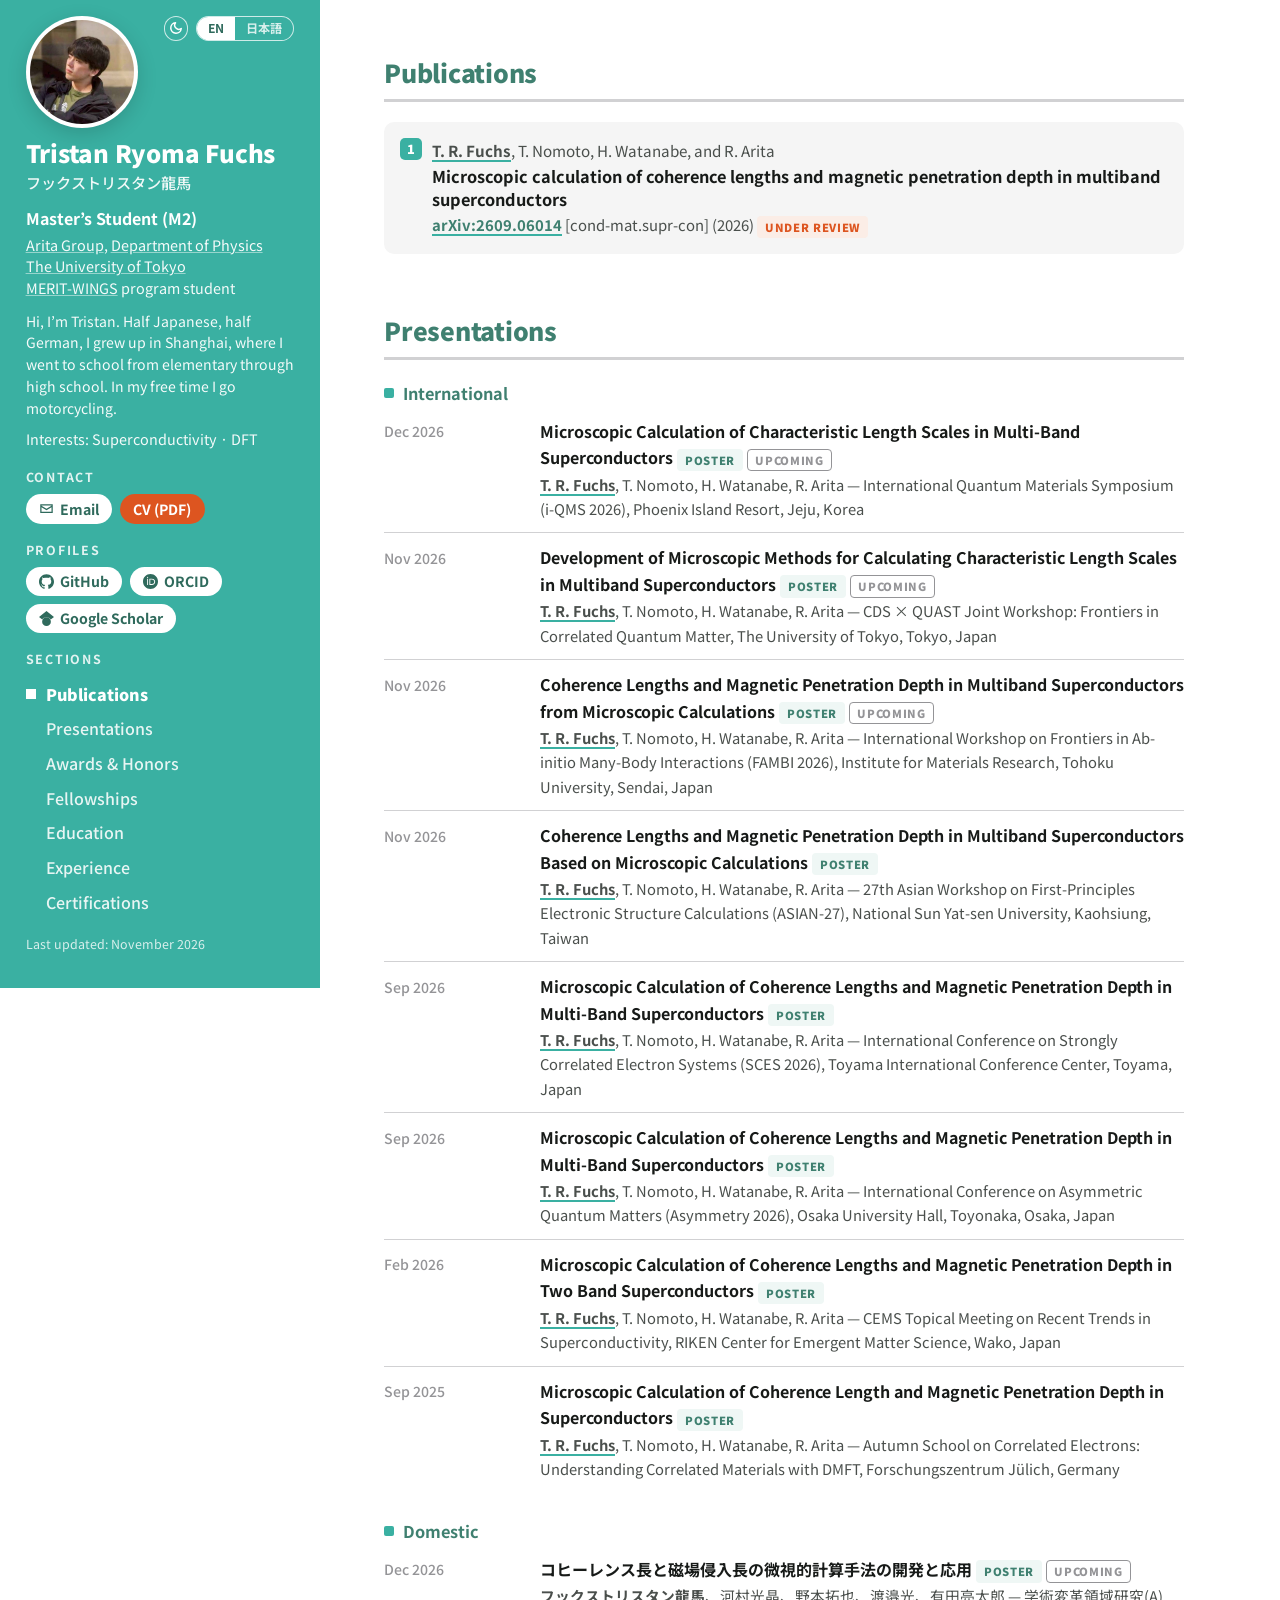
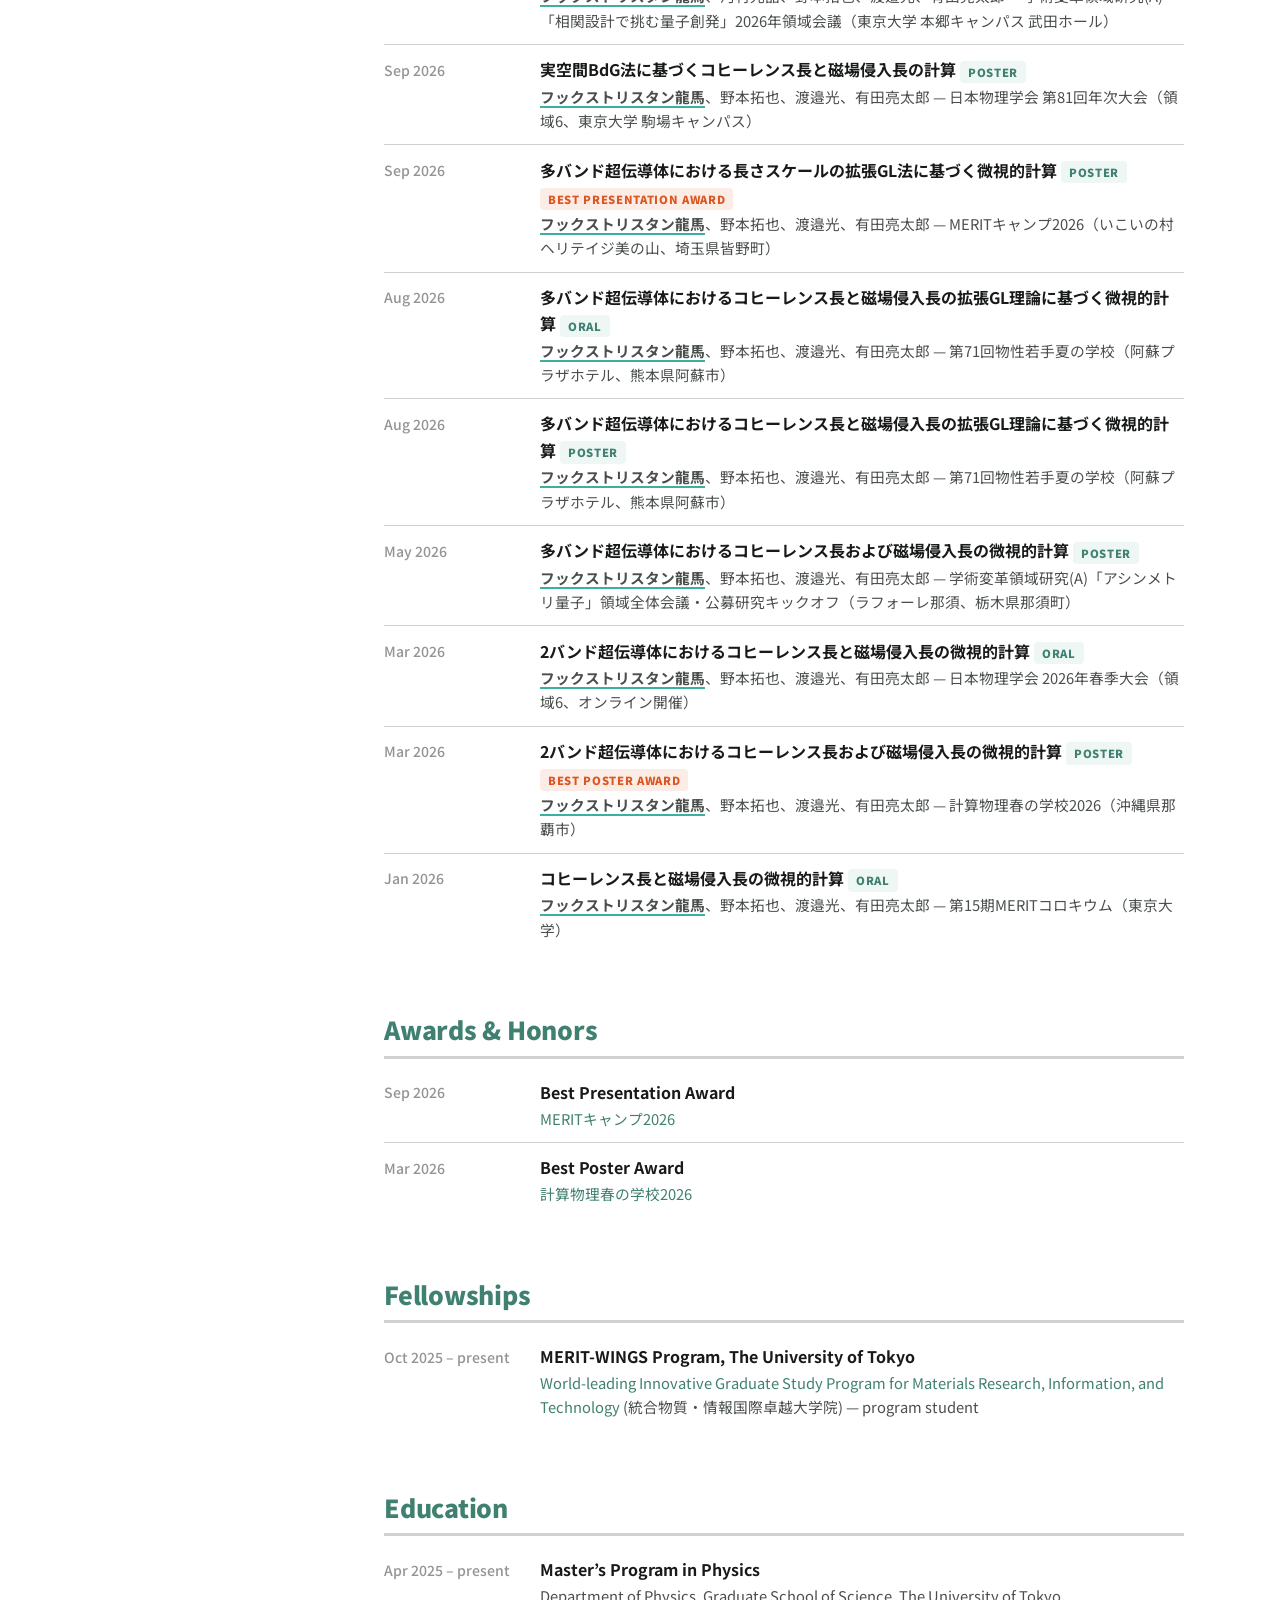
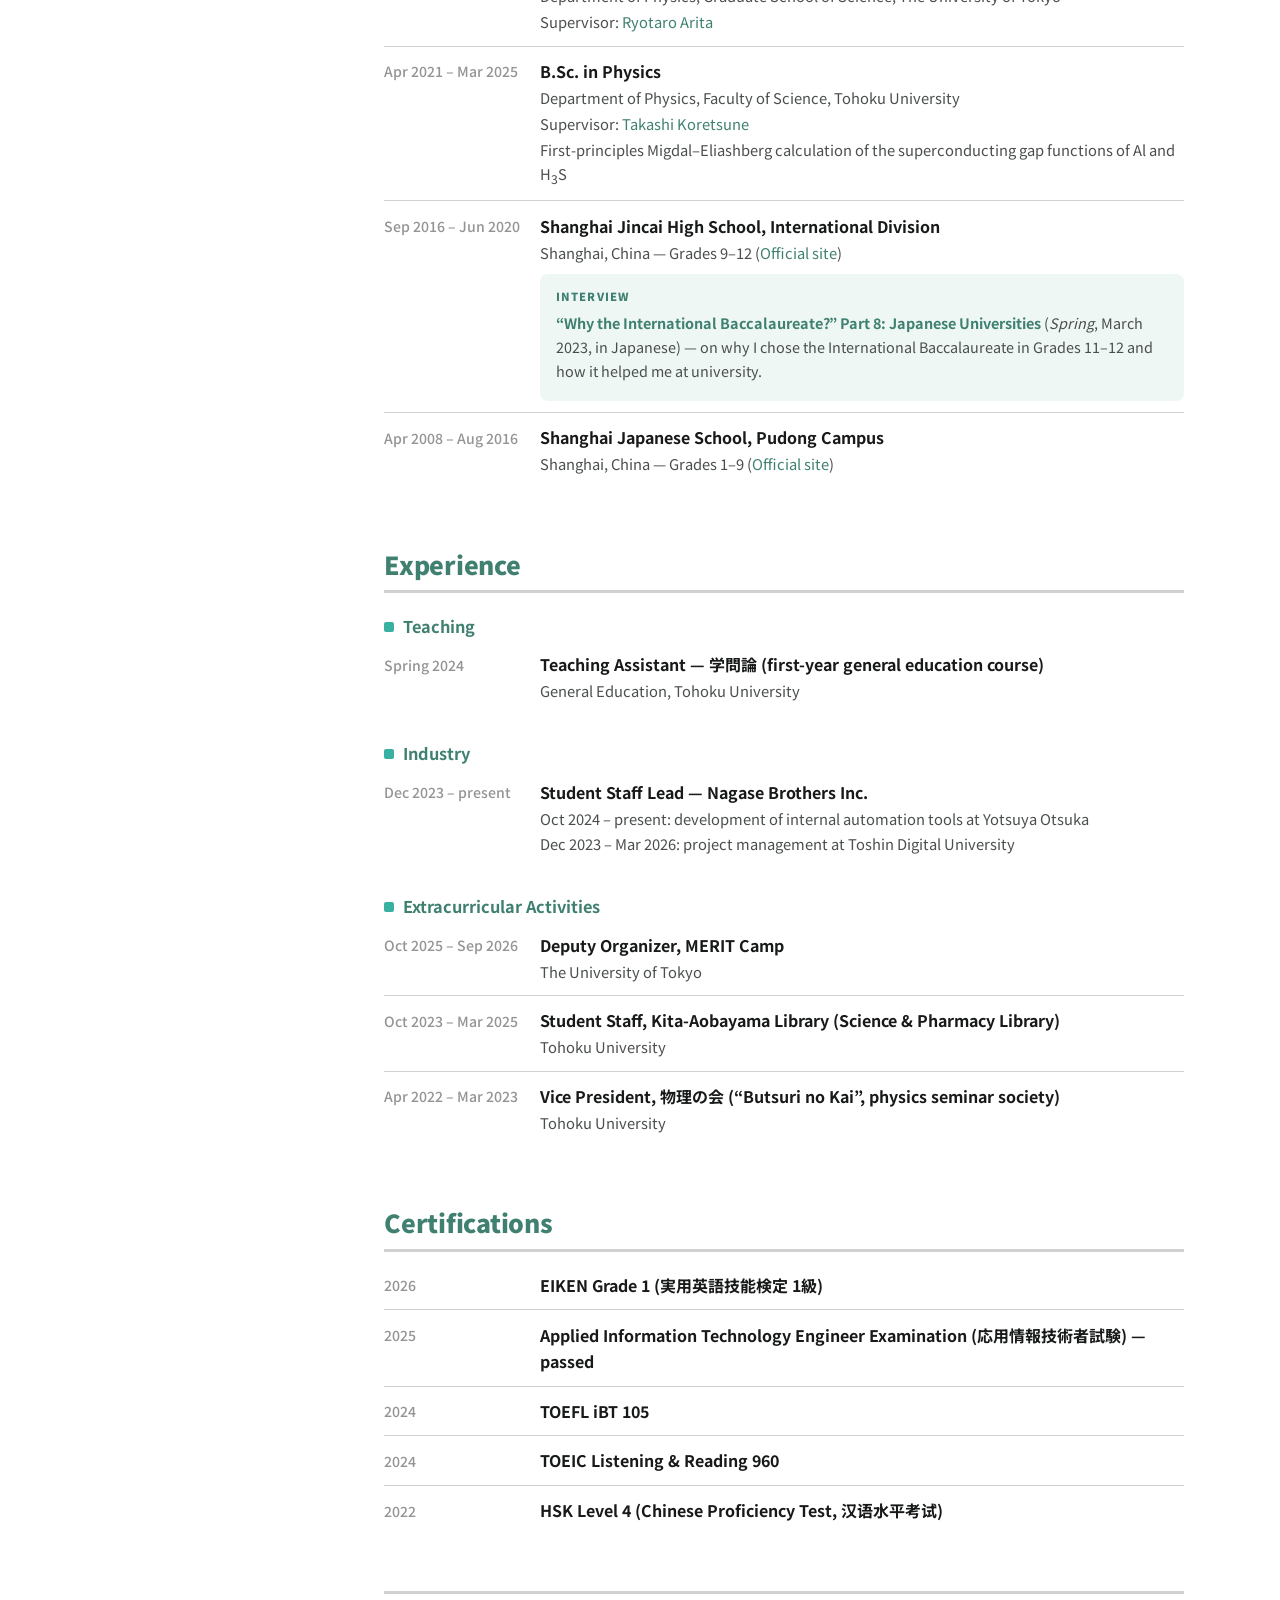
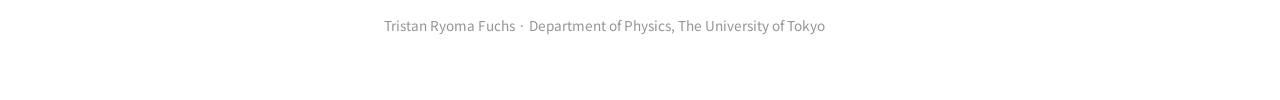
==== index.html @ f4fc0b08 "Add M. Kawamura as second author of the Correlation Design Science area meeting poster" ====
<!DOCTYPE html>
<html lang="en" data-lang="en">
<head>
<meta charset="utf-8">
<meta name="viewport" content="width=device-width, initial-scale=1">
<script>(function(){try{var q=new URLSearchParams(location.search).get('lang'),st=localStorage.getItem('site-lang'),l=(q==='ja'||q==='en')?q:(st==='ja'||st==='en')?st:((navigator.language||'').toLowerCase().indexOf('ja')===0?'ja':'en');document.documentElement.setAttribute('data-lang',l);document.documentElement.setAttribute('lang',l);var t=localStorage.getItem('site-theme');if(t==='dark'||t==='light'){document.documentElement.setAttribute('data-theme',t);}}catch(e){}})();</script>
<title>Tristan Ryoma Fuchs — フックストリスタン龍馬</title>
<meta name="description" content="Tristan Ryoma Fuchs (フックストリスタン龍馬) — master’s student in condensed-matter theory at The University of Tokyo (Arita Group). Developing first-principles computational methods for superconductivity.">
<meta name="author" content="Tristan Ryoma Fuchs">
<meta name="theme-color" content="#3AB0A2" media="(prefers-color-scheme: light)">
<meta name="theme-color" content="#2F6A5C" media="(prefers-color-scheme: dark)">
<link rel="canonical" href="https://tristanfuchs1024.github.io/">
<script type="application/ld+json">
{
  "@context": "https://schema.org",
  "@type": "Person",
  "name": "Tristan Ryoma Fuchs",
  "alternateName": ["フックストリスタン龍馬", "T. R. Fuchs"],
  "url": "https://tristanfuchs1024.github.io/",
  "image": "https://tristanfuchs1024.github.io/assets/profile.jpg",
  "jobTitle": "Master's student",
  "affiliation": {
    "@type": "CollegeOrUniversity",
    "name": "The University of Tokyo",
    "department": "Department of Physics"
  },
  "knowsAbout": ["Superconductivity", "Density functional theory", "Condensed matter physics"],
  "sameAs": [
    "https://orcid.org/0009-0008-1109-7449",
    "https://scholar.google.com/citations?user=8yZOrnUAAAAJ",
    "https://github.com/TristanFuchs1024"
  ]
}
</script>
<meta property="og:url" content="https://tristanfuchs1024.github.io/">
<meta property="og:type" content="profile">
<meta property="og:title" content="Tristan Ryoma Fuchs — フックストリスタン龍馬">
<meta property="og:description" content="Master’s student in condensed-matter theory, The University of Tokyo. First-principles methods for superconductivity.">
<meta property="og:image" content="https://tristanfuchs1024.github.io/assets/og.png">
<meta property="og:image:width" content="1200">
<meta property="og:image:height" content="630">
<meta name="twitter:card" content="summary_large_image">
<link rel="icon" type="image/svg+xml" href="data:image/svg+xml,%3Csvg%20xmlns%3D%27http%3A%2F%2Fwww.w3.org%2F2000%2Fsvg%27%20viewBox%3D%270%200%2064%2064%27%3E%3Crect%20width%3D%2764%27%20height%3D%2764%27%20rx%3D%2712%27%20fill%3D%27%233AB0A2%27%2F%3E%3Ctext%20x%3D%2732%27%20y%3D%2748%27%20text-anchor%3D%27middle%27%20textLength%3D%2758%27%20lengthAdjust%3D%27spacingAndGlyphs%27%20font-family%3D%27Arial%2CHelvetica%2Csans-serif%27%20font-size%3D%2746%27%20font-weight%3D%27700%27%20fill%3D%27white%27%3ETRF%3C%2Ftext%3E%3C%2Fsvg%3E">
<link rel="preload" href="assets/fonts/NotoSansJP-subset.woff2?v=20261110" as="font" type="font/woff2" crossorigin>
<link rel="preload" href="assets/fonts/NotoSansSC-subset.woff2?v=20261110" as="font" type="font/woff2" crossorigin>
<link rel="preload" href="assets/profile.jpg" as="image">
<link rel="stylesheet" href="style.css?v=20261110a">
</head>

<body>
<div class="layout">
  <aside class="sidebar"></aside>
  <main class="main"><div class="inner"></div></main>
</div>

<!-- Back to top -->
<button id="totop" type="button" aria-label="Back to top" title="Back to top">
  <svg viewBox="0 0 24 24" aria-hidden="true"><path d="M12 19V5"/><path d="M5 12l7-7 7 7"/></svg>
</button>

<noscript><p style="padding:1rem;font-family:sans-serif">This page needs JavaScript to display its content. / このページの表示には JavaScript が必要です。</p></noscript>
<script src="content.js?v=20261110a"></script>
<script src="app.js?v=20261110a"></script>
</body>
</html>
---- style.css ----
/* ---------- 書体（Noto Sans JP をこのサイトで使う文字だけに絞って同梱。無い文字は app.js が Google Fonts から補う） ---------- */
@font-face{
  font-family:"Noto Sans JP Subset"; font-style:normal; font-weight:400 900; font-display:swap;
  src:url(assets/fonts/NotoSansJP-subset.woff2?v=20261110) format("woff2");
  unicode-range:U+20-7E, U+B7, U+D7, U+FC, U+2011, U+2013-2014, U+2019, U+201C-201D, U+3001-3002, U+300C-300D, U+301C, U+3044, U+3046, U+3048, U+304A-304D, U+304F, U+3051, U+3053-3055, U+3057, U+3059, U+305C-305D, U+305F-3060, U+3065-306B, U+306E-306F, U+3073, U+3078, U+307E-3080, U+3088-308B, U+3092-3093, U+30A2-30A4, U+30A6-30A7, U+30A9-30B1, U+30B3, U+30B5-30B9, U+30BB-30BC, U+30BF-30C1, U+30C3-30C4, U+30C6-30CB, U+30CF-30D5, U+30D7-30D8, U+30DA-30DB, U+30DD, U+30DF-30E3, U+30E5-30E6, U+30E9-30ED, U+30F3, U+30FB-30FC, U+4E00, U+4E0A, U+4E2D, U+4E5F, U+4E88, U+4EAC, U+4EAE, U+4EBA, U+4EE3, U+4F01, U+4F11, U+4F1A, U+4F1D, U+4F53, U+4FB5, U+4FEE, U+50AC, U+512A, U+5148-5149, U+5165, U+5168, U+516C, U+5185, U+5199, U+51FA, U+5206-5207, U+5217, U+524D, U+526F, U+5275, U+52D5, U+52D9, U+52DF, U+5316-5317, U+5352-5353, U+539F, U+53D7, U+53E3, U+5408, U+5473, U+54E1, U+554F, U+56DB, U+56DE, U+56F3, U+56FD, U+5728, U+57DF, U+57FA, U+57FC, U+5831, U+5834, U+585A, U+58EB, U+5909, U+590F, U+5916, U+591A, U+5927, U+592A, U+5B50, U+5B63, U+5B66, U+5B9A, U+5B9F, U+5BA4, U+5C02, U+5C0E-5C0F, U+5C5E, U+5C65, U+5C71, U+5E02, U+5E38, U+5E73-5E74, U+5EA6, U+5F0F, U+5F35, U+5FAE, U+5FC5, U+5FDC, U+6027, U+60C5, U+624B, U+624D, U+6280, U+62D3, U+62E1, U+6307, U+6311, U+653B, U+6559, U+6570, U+6587, U+65B0, U+65E5, U+6625, U+662F, U+6676, U+66F4, U+66F8, U+66FF-6700, U+6708-6709, U+671F, U+6728, U+672C, U+6751, U+6771, U+67FB, U+6803, U+6821, U+682A, U+683C, U+691C, U+696D, U+6B21, U+6B63, U+6B66, U+6B6F, U+6B74, U+6C34, U+6C96, U+6CB3, U+6CD5, U+6D3B, U+6D66, U+6D77, U+6E08, U+6E21, U+718A, U+7269, U+7389, U+73FE, U+7406, U+751F, U+7528, U+7530-7531, U+753A, U+767A, U+7684, U+7686, U+76EE, U+76F8, U+770C, U+771F, U+77EF, U+7814, U+78C1, U+793A, U+793E, U+79C0, U+79D1, U+7A0B, U+7A76, U+7A7A, U+7B2C, U+7B97, U+7BA1, U+7CFB, U+7D1A, U+7D42, U+7D4C, U+7D61, U+7D71, U+7DE8, U+7E04, U+7F8E, U+8003, U+8005, U+80B2, U+80FD, U+81EA, U+8208, U+82E5, U+82F1, U+8449, U+85AC, U+8607, U+8853, U+8868, U+8981, U+8987, U+8996, U+8A00, U+8A08, U+8A2D, U+8A66, U+8A71, U+8A9E, U+8AAD, U+8AB2, U+8AD6, U+8B70, U+8C37, U+8CC7, U+8CDE, U+8CEA, U+8D85, U+8D8A, U+8DA3, U+9023, U+9032, U+904E, U+9078, U+9089, U+90A3, U+90CE, U+90E8, U+90F7, U+91CE-91CF, U+9577, U+958B, U+9593, U+95A2, U+963F, U+9644, U+9662, U+9686, U+969B, U+9752, U+9769, U+9808, U+9818, U+982D, U+9928, U+99AC, U+99D2, U+9A13, U+9AD8, U+9F8D, U+FF08-FF09, U+FF1A, U+FF5C;
}
@font-face{  /* HSK の「汉语试」は日本語版に無い字なので簡体字版から */
  font-family:"Noto Sans JP Subset"; font-style:normal; font-weight:400 900; font-display:swap;
  src:url(assets/fonts/NotoSansSC-subset.woff2?v=20261110) format("woff2");
  unicode-range:U+6C49, U+8BD5, U+8BED;
}

/* ---------- Design tokens (スライドの配色に合わせています) ---------- */
:root{
  --teal:        #3AB0A2;  /* 表紙・ポスターの背景色（アクセント） */
  --panel:       #3AB0A2;  /* サイドバー等の広い面。ダークモードでは暗くする */
  --totop-hover: #3F8070;  /* ↑ボタンにカーソルを乗せたときの色 */
  --teal-dark:   #3F8070;  /* スライド見出しの色 */
  --teal-deep:   #2F6A5C;
  --teal-pale:   #EFF7F5;
  --orange:      #DD5520;  /* 強調・差し色（文字色。ダークモードでは明るくなる） */
  --orange-solid:#DD5520;  /* 白文字を乗せる塗り。ダークモードでも変えない */
  --orange-pale: #FBEDE6;
  --ink:         #171A18;  /* 本文 */
  --ink-soft:    #4A4F4C;
  --muted:       #949497;
  --rule:        #D1D1D3;  /* スライド見出し下の罫線 */
  --bg:          #FFFFFF;
  --bg-soft:     #F5F5F5;
  --sidebar-w:   320px;
  --font: "Noto Sans JP Subset", "Noto Sans JP", "Hiragino Sans", "Yu Gothic UI", "Segoe UI", Helvetica, Arial, sans-serif;
  color-scheme: light dark;  /* スクロールバー等のブラウザ側の部品も端末の設定に合わせる */
}
/* ダークモードの色。端末設定に従う場合と、ボタンで明示的に選んだ場合の2箇所に同じ内容を書く。
   どちらも画面表示だけに効かせ、印刷は常にライトの配色にする */
@media screen and (prefers-color-scheme: dark){
  :root:not([data-theme="light"]){
    --ink: #ECEEED; --ink-soft: #C4C8C6; --muted: #8E9391; --rule: #333836;
    --bg: #121514; --bg-soft: #1B1F1E;
    --teal-dark: #6CC9BC; --teal-pale: #17302C; --orange: #F08A5E; --orange-pale: #3A251C;
    --panel: #2F6A5C; --totop-hover: #234E46;
  }
}
@media screen{
  :root[data-theme="dark"]{
    --ink: #ECEEED; --ink-soft: #C4C8C6; --muted: #8E9391; --rule: #333836;
    --bg: #121514; --bg-soft: #1B1F1E;
    --teal-dark: #6CC9BC; --teal-pale: #17302C; --orange: #F08A5E; --orange-pale: #3A251C;
    --panel: #2F6A5C; --totop-hover: #234E46;
  }
  :root[data-theme="light"]{color-scheme:light}
  :root[data-theme="dark"]{color-scheme:dark}
}

/* ---------- Language switching ---------- */
html[data-lang="en"] [lang="ja"]{display:none !important}
html[data-lang="ja"] [lang="en"]{display:none !important}

*{box-sizing:border-box}
html{scroll-behavior:smooth; scroll-padding-top:1.5rem}
body{
  margin:0; font-family:var(--font); color:var(--ink); background:var(--bg);
  line-height:1.65; font-size:16px; -webkit-font-smoothing:antialiased;
}
a{color:var(--teal-dark); text-decoration:none}
a:hover{text-decoration:underline}
img{max-width:100%}
.layout{display:flex; min-height:100vh}

/* ---------- Sidebar ---------- */
.sidebar{
  width:var(--sidebar-w); flex:0 0 var(--sidebar-w);
  background:var(--panel); color:#fff;
  position:sticky; top:0; height:100vh; overflow-y:auto;
  padding:1rem 1.6rem 1.1rem; display:flex; flex-direction:column; gap:1rem;
  scrollbar-width:thin; scrollbar-color:rgba(255,255,255,.4) transparent;
}
/* 中身が画面より高いとき（app.js が .tall と --sb-over を付ける）。中でスクロールさせず、下端が画面下端に来たら止める。
   align-self が無いと flex の行に引き伸ばされてページ全体の高さになってしまう */
@media (min-width: 901px){
  .sidebar.tall{height:auto; align-self:flex-start; overflow:visible; top:calc(-1px * var(--sb-over, 0))}
}
.sidebar a{color:#fff}
.topctl{position:absolute; top:1rem; right:1.6rem; display:flex; align-items:center; gap:.45rem}
.langswitch{display:inline-flex; border:1.5px solid rgba(255,255,255,.75); border-radius:999px; overflow:hidden; background:var(--panel)}
.themeswitch{font-size:.76rem; line-height:1.3; padding:.22rem; border-radius:50%; border:1.5px solid rgba(255,255,255,.75); background:var(--panel); color:#fff; display:grid; grid-template:1.3em / 1.3em; place-items:center; margin:0; cursor:pointer; appearance:none}
.themeswitch:hover{background:rgba(255,255,255,.14)}
.themeswitch svg{width:14px; height:14px; fill:none; stroke:currentColor; stroke-width:2.5; stroke-linecap:round; stroke-linejoin:round; display:none}
.themeswitch[data-effective="light"] .ico-moon, .themeswitch[data-effective="dark"] .ico-sun{display:block}
.langswitch button{background:transparent; color:#fff; border:0; font:inherit; font-size:.76rem; font-weight:700; padding:.22rem .7rem; cursor:pointer; opacity:.8; line-height:1.3}
.langswitch button:hover{opacity:1}
.langswitch button.on{background:#fff; color:var(--teal-deep); opacity:1}
.avatar{
  width:112px; height:112px; border-radius:50%; object-fit:cover; display:block;
  border:4px solid rgba(255,255,255,.9); box-shadow:0 6px 20px rgba(0,0,0,.15); background:#fff;
}
.avatar-fallback{display:flex; align-items:center; justify-content:center; font-weight:900; font-size:2.4rem; color:var(--teal); letter-spacing:.02em}
.who h1{font-size:1.5rem; line-height:1.2; margin:.7rem 0 .1rem; font-weight:900; letter-spacing:-.01em}
@media (min-width: 901px){
  html[data-lang="ja"] .who h1{font-size:1.4rem; white-space:nowrap}
}
.who .name-sub{margin:0; font-size:.95rem; opacity:.92; font-weight:500}
.who .role{margin:.65rem 0 0; font-weight:700; font-size:1rem}
.who .field{margin:.45rem 0 0; font-size:.9rem; opacity:.95}
.who .affil{margin:.15rem 0 0; font-size:.9rem; opacity:.95; line-height:1.5}
.who .affil a{text-decoration:underline; text-decoration-color:rgba(255,255,255,.5)}
.who .bio{margin:.75rem 0 0; font-size:.88rem; line-height:1.55; opacity:.95}
.linkgroups{display:flex; flex-direction:column; gap:1rem}
.side-label{font-size:.78rem; letter-spacing:.14em; text-transform:uppercase; opacity:.85; font-weight:700; margin:0 0 .45rem}

.pills{display:flex; flex-wrap:wrap; gap:.45rem; margin:0; padding:0; list-style:none}
.pill{
  display:inline-flex; align-items:center; gap:.35rem;
  background:#fff; color:var(--teal-deep) !important; font-weight:700; font-size:.88rem;
  padding:.38rem .85rem; border-radius:999px; line-height:1.2; white-space:nowrap;
  transition:transform .12s ease, box-shadow .12s ease;
}
.pill:hover{text-decoration:none; transform:translateY(-1px); box-shadow:0 4px 12px rgba(0,0,0,.15)}
button.pill{border:0; margin:0; font-family:inherit; cursor:pointer; -webkit-appearance:none; appearance:none}
.pill svg{width:15px; height:15px; fill:currentColor}
.pill svg.ico-check{display:none}                    /* コピー完了の印。下の is-copied のときだけ出す */
#mail.is-copied .ico-mail{display:none}
#mail.is-copied .ico-check{display:block}
.pill.primary{background:var(--orange-solid); color:#fff !important}

.nav ul{list-style:none; margin:0; padding:0}
.nav li a{
  display:flex; align-items:center; gap:.65rem; padding:.26rem 0; font-size:1rem; font-weight:500; opacity:.88;
}
.nav li a::before{content:""; width:10px; height:10px; background:#fff; opacity:0; transform:scale(.6); transition:all .15s ease; flex:none}
.nav li a:hover{opacity:1; text-decoration:none}
.nav li a.active{opacity:1; font-weight:900}
.nav li a.active::before{opacity:1; transform:scale(1)}

.sidebar .foot{margin-top:auto; font-size:.78rem; opacity:.8; line-height:1.5}
.mobilebar{display:none}

/* ---------- Main ---------- */
.main{flex:1; min-width:0; padding:3.25rem 4rem 4rem}
.main > .inner{max-width:800px}
section{margin-bottom:3.5rem}
section h2{
  color:var(--teal-dark); font-size:1.55rem; font-weight:900; margin:0 0 1.25rem;
  padding-bottom:.35rem; border-bottom:3px solid var(--rule); letter-spacing:-.01em;
  display:flex; align-items:baseline; justify-content:space-between; gap:1rem;
}
h3{font-size:1.02rem; color:var(--teal-dark); margin:1.6rem 0 .7rem; font-weight:700; display:flex; align-items:center; gap:.55rem}
h3::before{content:""; width:10px; height:10px; background:var(--teal); border-radius:2px; flex:none}
section > h3:first-of-type{margin-top:0}
p{margin:0 0 1rem}
.lead{font-size:1.08rem}
.muted{color:var(--muted)}
.me{font-weight:700; text-decoration:underline; text-decoration-color:var(--teal); text-decoration-thickness:2px; text-underline-offset:3px}

/* Tag chips */
.chips{display:flex; flex-wrap:wrap; gap:.45rem; padding:0; margin:0; list-style:none}
.chips li{background:var(--teal-pale); color:var(--teal-dark); font-weight:700; font-size:.82rem; padding:.28rem .7rem; border-radius:6px}

/* Timeline-style entries: date | content */
.entries{list-style:none; margin:0; padding:0}
.entry{display:grid; grid-template-columns:8.5rem 1fr; gap:0 1.25rem; padding:.7rem 0; border-top:1px solid var(--rule)}
.entry:first-child{border-top:none; padding-top:0}
html[data-lang="ja"] .entry{grid-template-columns:10rem 1fr}
.entry .when{color:var(--muted); font-size:.88rem; font-weight:500; padding-top:.15rem; white-space:nowrap}
.entry .what{min-width:0}
.entry .title{font-weight:700; margin:0}
.entry .meta{color:var(--ink-soft); font-size:.92rem; margin:.1rem 0 0}

/* Publications */
.pubs{list-style:none; margin:0; padding:0; counter-reset:pub}
.pub{
  position:relative; padding:1rem 1.1rem 1rem 3rem; margin-bottom:.8rem;
  background:var(--bg-soft); border-radius:10px;
}
.pub::before{
  counter-increment:pub; content:counter(pub);
  position:absolute; left:1rem; top:1rem; width:1.4rem; height:1.4rem; border-radius:5px;
  background:var(--teal); color:#fff; font-weight:900; font-size:.8rem; display:grid; place-items:center;
}
.pub .authors{margin:0; font-size:.95rem; color:var(--ink-soft)}
.pub .ptitle{margin:.15rem 0; font-weight:700; font-size:1.02rem; line-height:1.4}
.pub .venue{margin:0; font-size:.93rem; color:var(--ink-soft)}
.pub .venue em{color:var(--ink)}
.pub .venue a{font-weight:700; text-decoration:underline; text-decoration-color:var(--teal); text-decoration-thickness:2px; text-underline-offset:3px}
.pub .venue a:hover{color:var(--teal)}

/* Badges */
.badge{display:inline-block; font-size:.7rem; font-weight:900; letter-spacing:.06em; text-transform:uppercase; padding:.12rem .5rem; border-radius:4px; vertical-align:middle}
.badge.status{background:var(--orange-pale); color:var(--orange)}
.badge.type{background:var(--teal-pale); color:var(--teal-dark)}
.badge.plan{background:transparent; border:1.5px solid var(--muted); color:var(--muted); padding:.06rem .45rem}

/* Callout */
.callout{background:var(--teal-pale); padding:.8rem 1rem; border-radius:8px; font-size:.9rem; color:var(--ink-soft); margin:.6rem 0 0}
.callout p{margin:0 0 .35rem} .callout p:last-child{margin:0}
.callout-label{font-size:.7rem; font-weight:900; letter-spacing:.1em; text-transform:uppercase; color:var(--teal-dark)}
.callout a{font-weight:700}

footer.site-foot{border-top:3px solid var(--rule); padding-top:1.25rem; color:var(--muted); font-size:.85rem}
.site-foot .foot-updated{display:none}

/* Back-to-top button */
#totop{
  position:fixed; right:1.25rem; bottom:1.25rem; width:46px; height:46px; border-radius:50%; border:0;
  background:var(--panel); color:#fff; box-shadow:0 6px 18px rgba(0,0,0,.22); cursor:pointer;
  display:grid; place-items:center; opacity:0; transform:translateY(12px); pointer-events:none;
  transition:opacity .2s ease, transform .2s ease; z-index:50;
}
#totop.show{opacity:1; transform:none; pointer-events:auto}
#totop:hover{background:var(--totop-hover)}
#totop svg{width:22px; height:22px; fill:none; stroke:#fff; stroke-width:2.6; stroke-linecap:round; stroke-linejoin:round}

/* ---------- Mobile ---------- */
@media (max-width: 900px){
  body{font-size:15px}
  .layout{display:block}
  html{scroll-padding-top:3.4rem}
  /* --- header (mobile) --- */
  .sidebar{width:auto; height:auto; position:static; padding:1rem 1.1rem 1.15rem; gap:.75rem}
  .who{display:grid; grid-template-columns:64px 1fr; column-gap:.85rem; align-items:center}
  .who .avatar{grid-column:1; grid-row:1 / span 3; width:64px; height:64px; border-width:3px; margin:0}
  .avatar-fallback{font-size:1.35rem}
  .who h1{grid-column:2; grid-row:1; font-size:1.22rem; line-height:1.25; margin:0}
  html[data-lang="ja"] .who h1{white-space:nowrap; font-size:min(1.22rem, calc((100vw - 7.6rem) / 10.9))}
  .who .name-sub{grid-column:2; grid-row:2; font-size:.84rem; margin:.05rem 0 0}
  .who .role{grid-column:2; grid-row:3; font-size:.9rem; margin:.2rem 0 0}
  .who .affil{grid-column:1 / -1; font-size:.84rem; line-height:1.45; margin:.7rem 0 0}
  .who .intro{grid-column:1 / -1; margin:.7rem 0 0; background:#fff; color:#171A18; border-radius:10px; padding:.7rem .85rem .75rem}
  .who .bio{margin:0; font-size:.86rem; line-height:1.55; color:#4A4F4C; opacity:1}
  .who .field{margin:.4rem 0 0; font-size:.84rem; font-weight:700; color:#3F8070; opacity:1}
  .side-label{display:none}
  .sidebar .topctl, .sidebar .nav{display:none}
  .linkgroups{flex-direction:row; flex-wrap:nowrap; gap:.4rem; overflow-x:auto; padding:.25rem 0 1.1rem; margin:-.25rem 0 -.95rem; scrollbar-width:none;
    -webkit-mask-image:linear-gradient(to right, #000 calc(100% - 28px), transparent); mask-image:linear-gradient(to right, #000 calc(100% - 28px), transparent)}
  .linkgroups::after{content:""; flex:none; width:1.75rem}
  .linkgroups::-webkit-scrollbar{display:none}
  .linkgroups > div:not(.topctl), .linkgroups .pills{display:contents}
  .linkgroups li{flex:none}
  .pill{font-size:.82rem; padding:.34rem .75rem}
  .pills.icons .pill svg.ico{display:none}   /* スマホではアカウントは名前だけ */
  .sidebar .foot{display:none}
  .site-foot .foot-updated{display:block; margin-top:.25rem}
  /* --- sticky section bar with theme / language switches --- */
  .mobilebar{display:flex; align-items:center; gap:.5rem; position:sticky; top:0; z-index:40; background:var(--panel); padding:.45rem 1.1rem; box-shadow:0 2px 10px rgba(0,0,0,.14)}
  .mobilebar .nav{flex:1; min-width:0}
  .mobilebar .nav ul{display:flex; gap:.35rem; overflow-x:auto; padding:0 1.75rem 0 0; margin:0; list-style:none; scrollbar-width:none; -webkit-mask-image:linear-gradient(to right, #000 calc(100% - 1.6rem), transparent); mask-image:linear-gradient(to right, #000 calc(100% - 1.6rem), transparent)}
  .mobilebar .nav ul::-webkit-scrollbar{display:none}
  .mobilebar .nav li a{display:block; color:#fff; padding:.28rem .7rem; border:1.5px solid rgba(255,255,255,.7); border-radius:999px; white-space:nowrap; font-size:.84rem; font-weight:500; opacity:.9; text-decoration:none}
  .mobilebar .nav li a::before{display:none}
  .mobilebar .nav li a.active{background:#fff; color:var(--teal-deep); opacity:1; font-weight:700}
  .mobilebar .langswitch, .mobilebar .themeswitch{flex:none; margin:0}
  .mobilebar .themeswitch{font-size:.74rem; padding:.2rem}
  .langswitch button{font-size:.74rem; padding:.2rem .6rem}
  /* --- denser content --- */
  .main{padding:1.4rem 1.1rem 3rem}
  section{margin-bottom:2.1rem}
  section h2{font-size:1.3rem; margin-bottom:.75rem; padding-bottom:.25rem}
  h3{font-size:.95rem; margin:1rem 0 .45rem}
  .entry, html[data-lang="ja"] .entry{grid-template-columns:1fr; gap:.05rem; padding:.55rem 0}
  .entry .when{padding-top:0; font-size:.8rem}
  .entry .title{font-size:.97rem; line-height:1.4}
  .entry .meta{font-size:.87rem; line-height:1.5}
  .pub{padding:.85rem .9rem .85rem 2.6rem; margin-bottom:.6rem}
  .pub::before{left:.8rem; top:.85rem}
  .pub .ptitle{font-size:.98rem; line-height:1.35}
  .pub .authors, .pub .venue{font-size:.9rem}
  .callout{padding:.65rem .8rem; font-size:.85rem}
  .badge{font-size:.66rem}
  #totop{right:.9rem; bottom:.9rem; width:40px; height:40px}
}
@media print{
  .layout{display:block}
  .sidebar{position:static; width:auto; height:auto; background:none; color:var(--ink); border-bottom:3px solid var(--rule); padding:0 0 1rem}
  .sidebar a{color:var(--ink)} .nav, .topctl, .mobilebar, #totop{display:none} .main{padding:1rem 0}
  .pill{background:none; color:var(--ink) !important; padding:0; box-shadow:none}
  .pill svg, .pill svg.ico{display:none}
  /* 紙の幅は900px以下なのでスマホ用の指定も掛かる。隠した名前・「 (PDF)」は印刷では出し直し、ボタン列は折り返す */
  .linkgroups{flex-wrap:wrap; overflow:visible; -webkit-mask-image:none; mask-image:none}
  #mail::after{content:" " attr(title)}
  .pill[href^="http"]::after{content:" " attr(href); font-weight:400}
  .pub{background:none; border:1px solid var(--rule)}
}
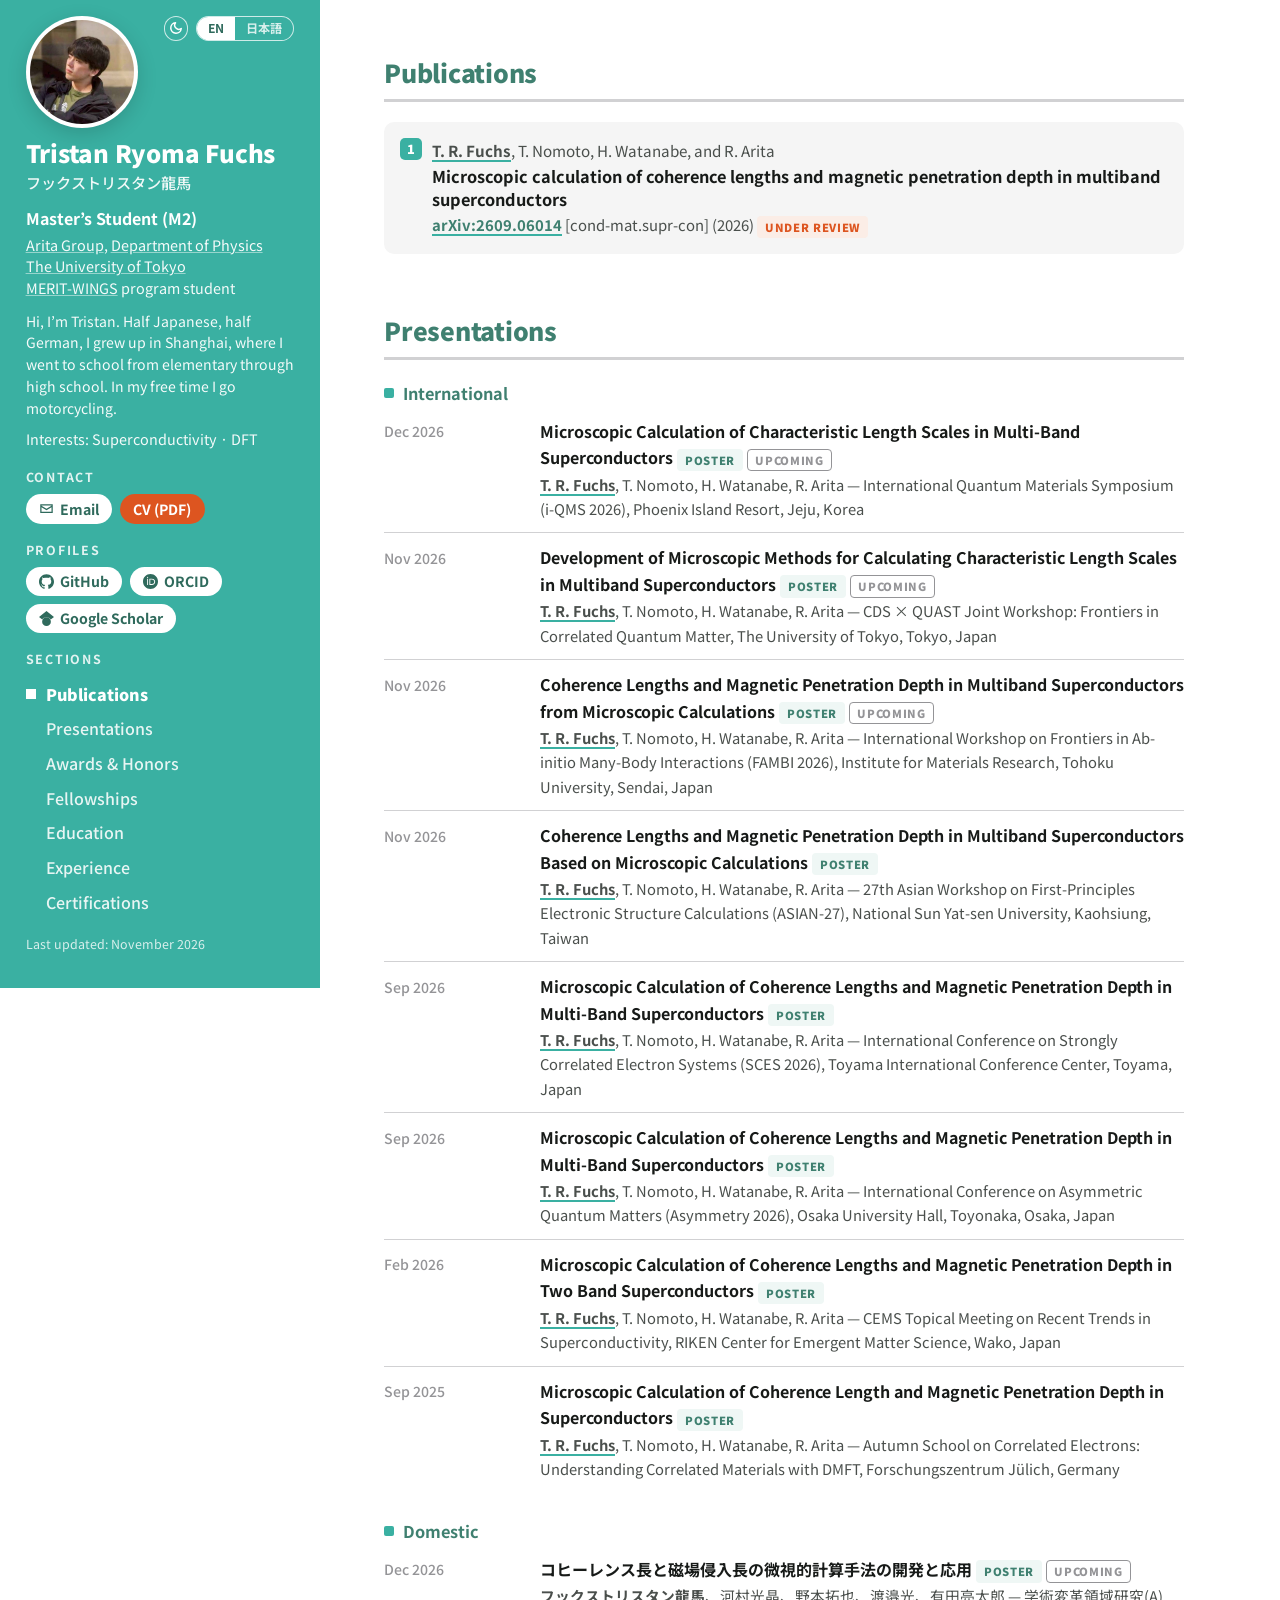
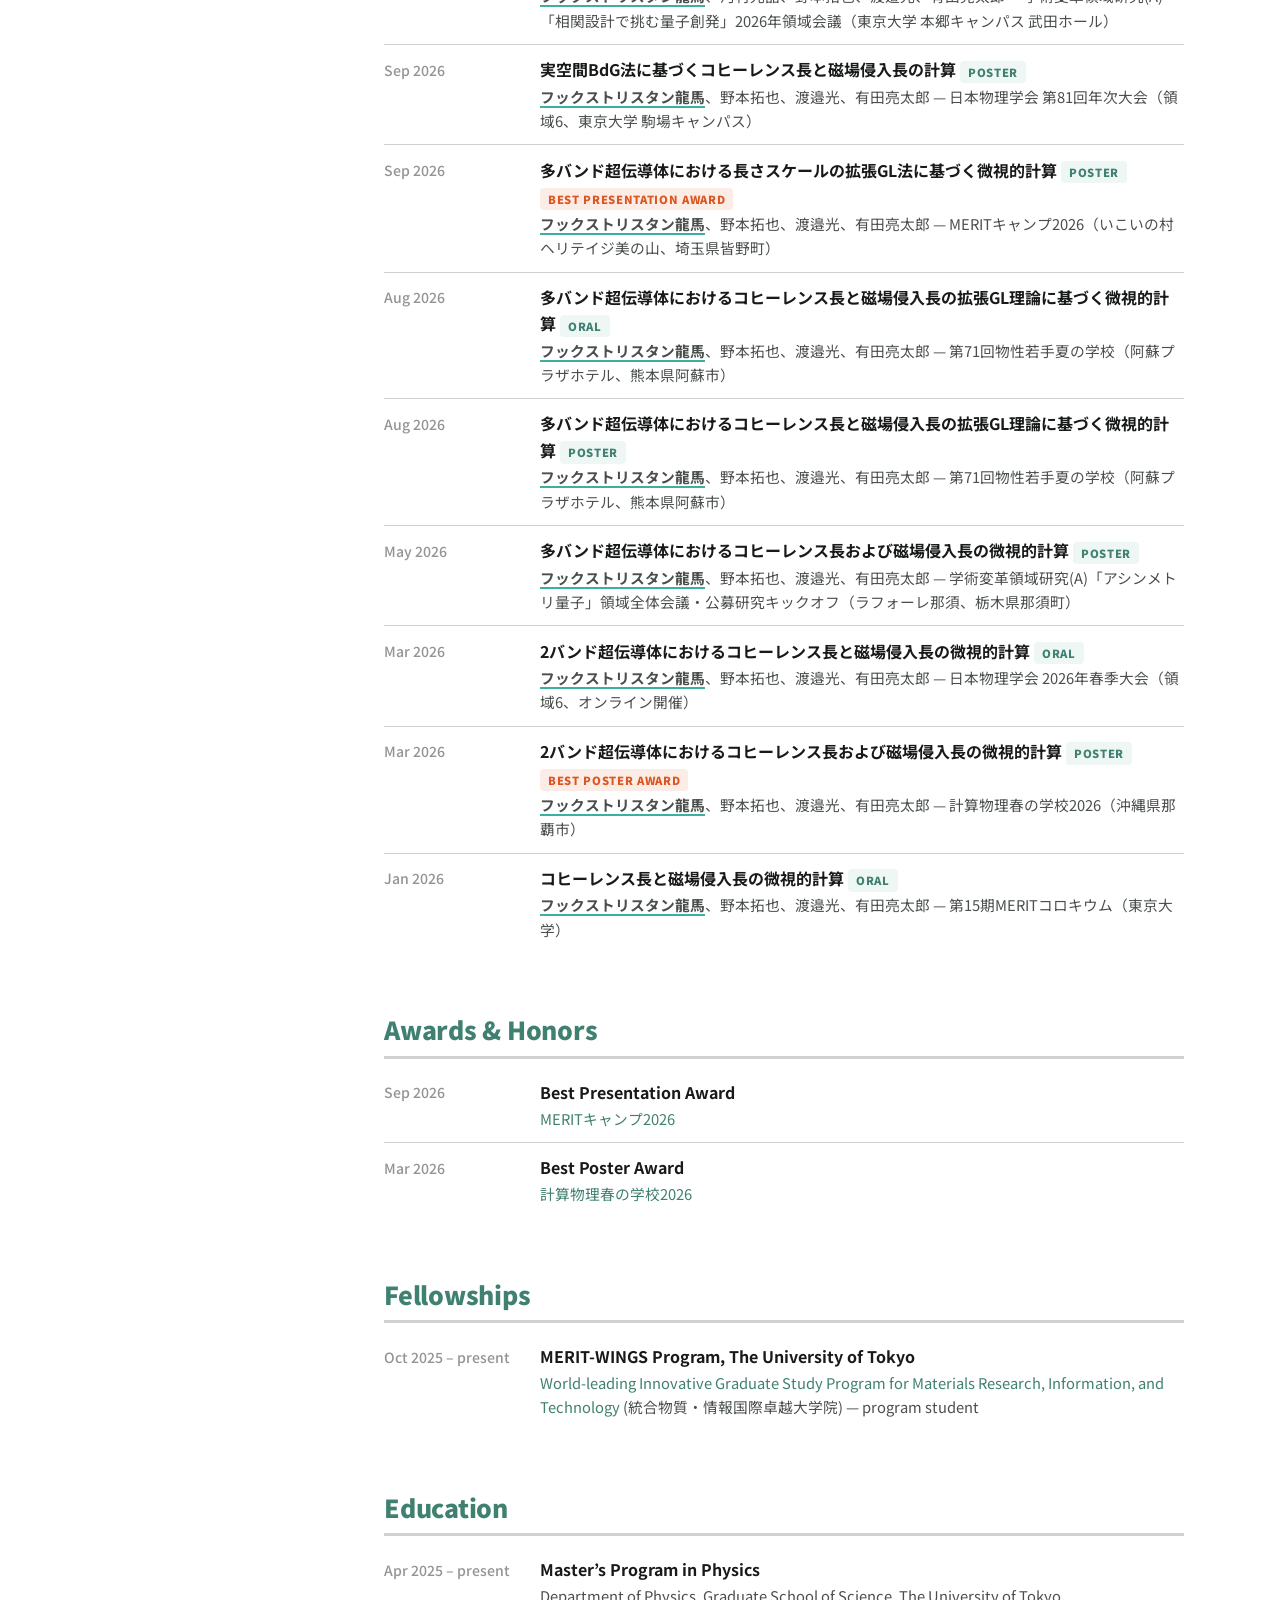
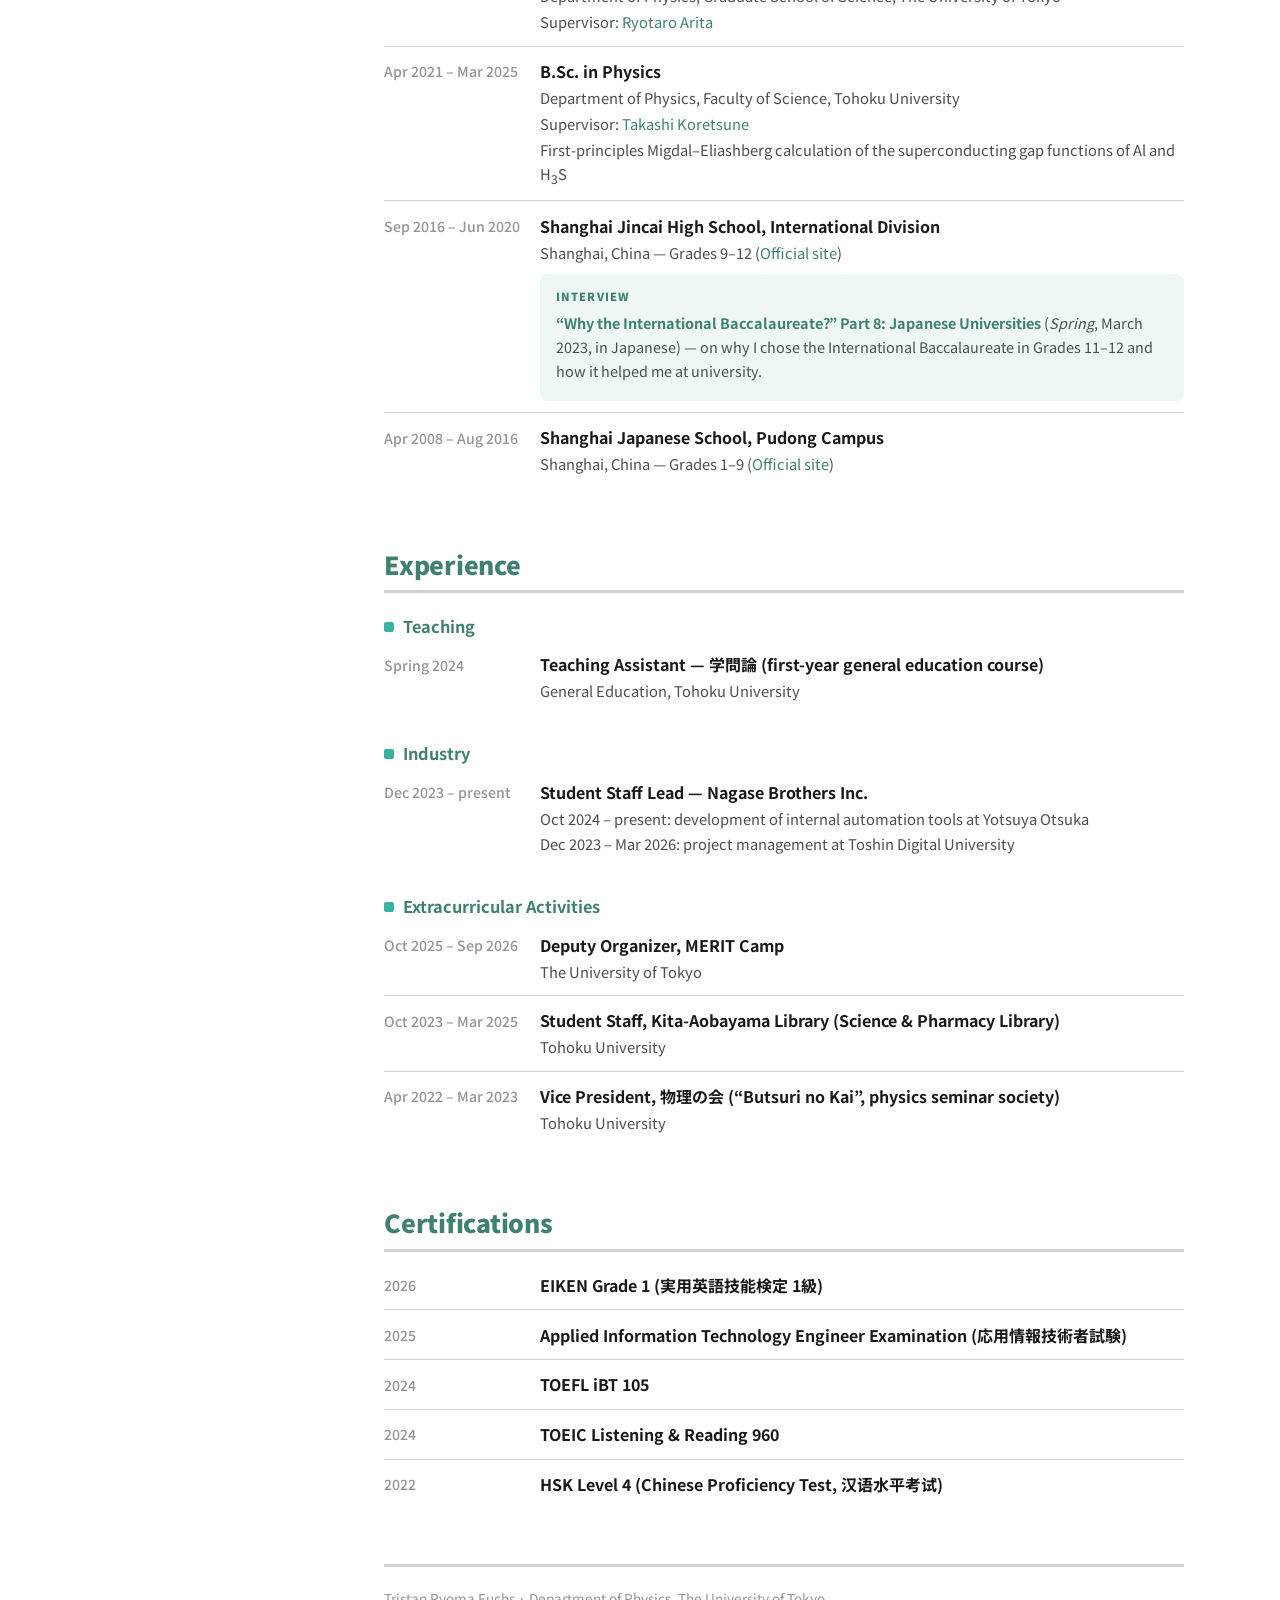
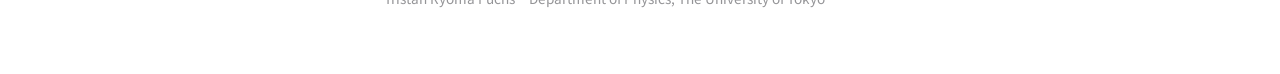
==== commit c77fd91a: "Drop the pass note from the Applied Information Technology Engineer Examination" ====
--- a/index.html
+++ b/index.html
@@ -44,7 +44,7 @@
 <link rel="preload" href="assets/fonts/NotoSansJP-subset.woff2?v=20261110" as="font" type="font/woff2" crossorigin>
 <link rel="preload" href="assets/fonts/NotoSansSC-subset.woff2?v=20261110" as="font" type="font/woff2" crossorigin>
 <link rel="preload" href="assets/profile.jpg" as="image">
-<link rel="stylesheet" href="style.css?v=20261110a">
+<link rel="stylesheet" href="style.css?v=20261110b">
 </head>
 
 <body>
@@ -59,7 +59,7 @@
 </button>
 
 <noscript><p style="padding:1rem;font-family:sans-serif">This page needs JavaScript to display its content. / このページの表示には JavaScript が必要です。</p></noscript>
-<script src="content.js?v=20261110a"></script>
-<script src="app.js?v=20261110a"></script>
+<script src="content.js?v=20261110b"></script>
+<script src="app.js?v=20261110b"></script>
 </body>
 </html>
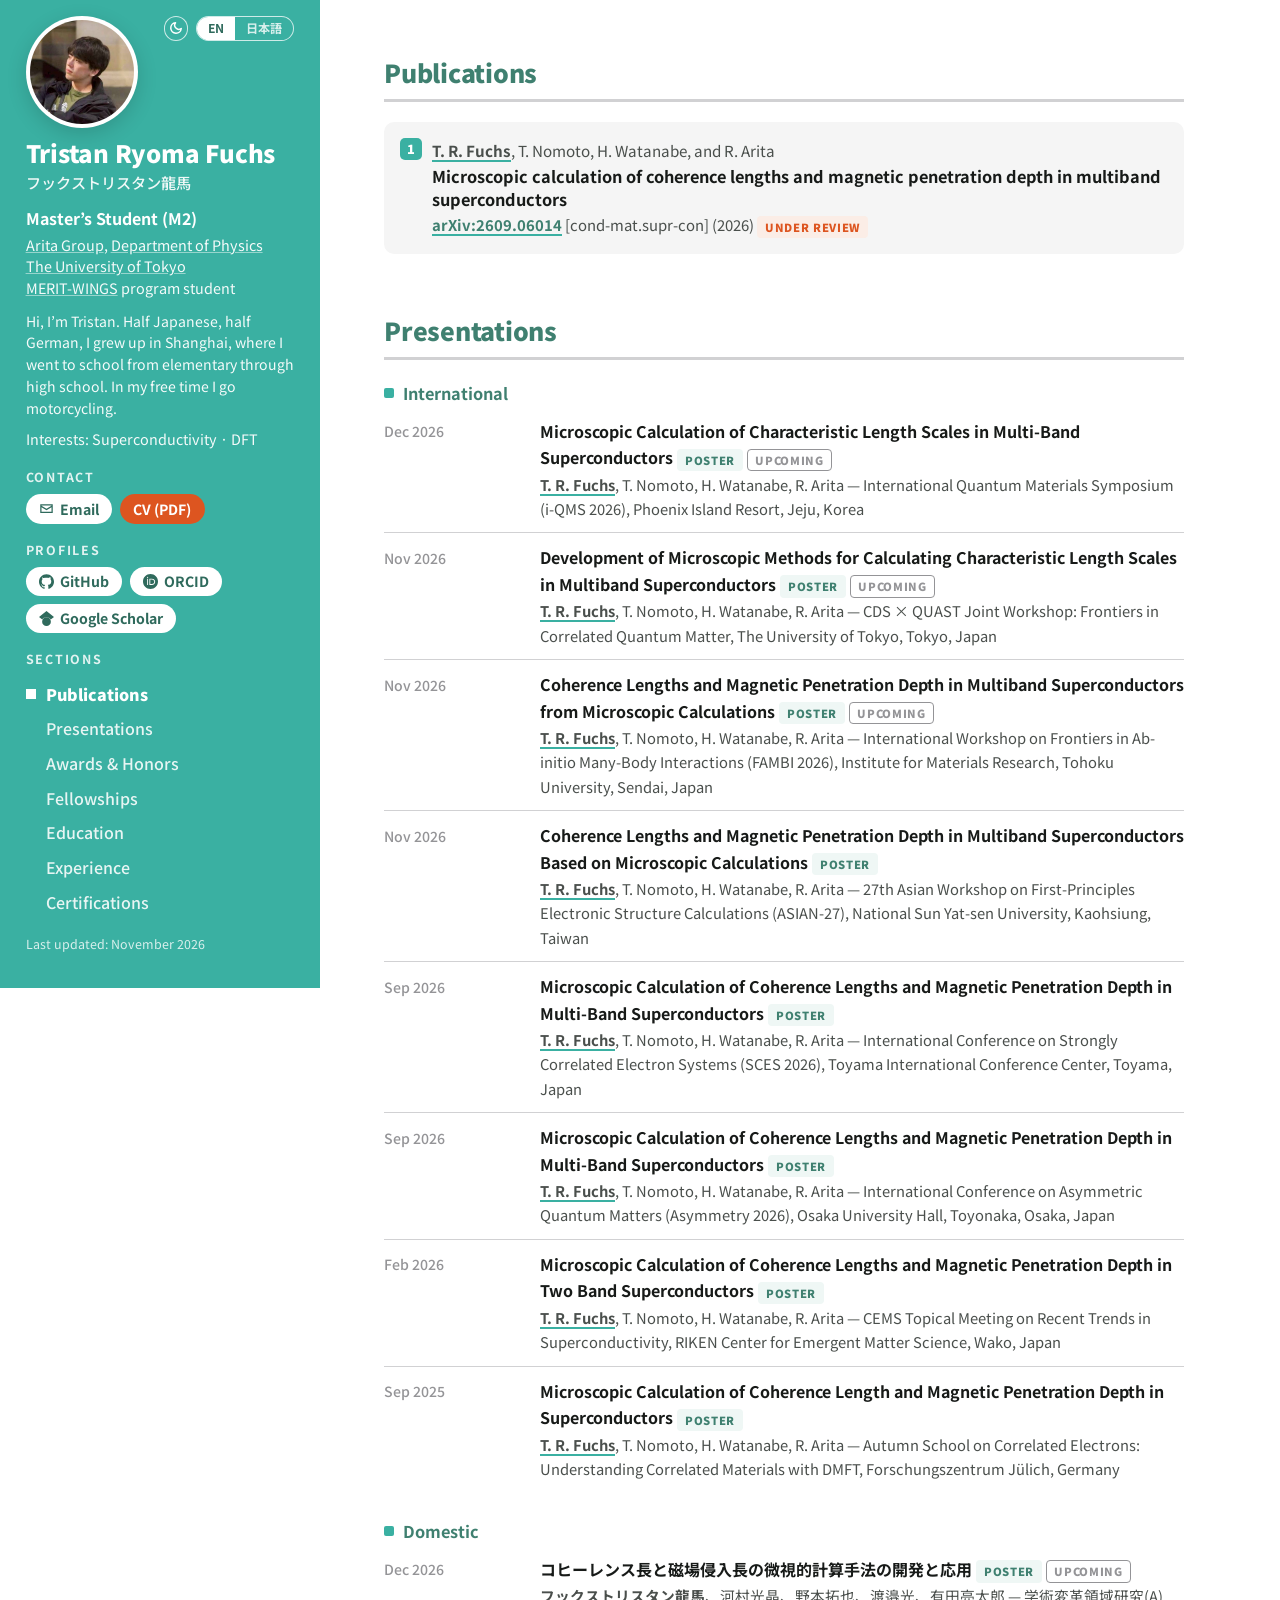
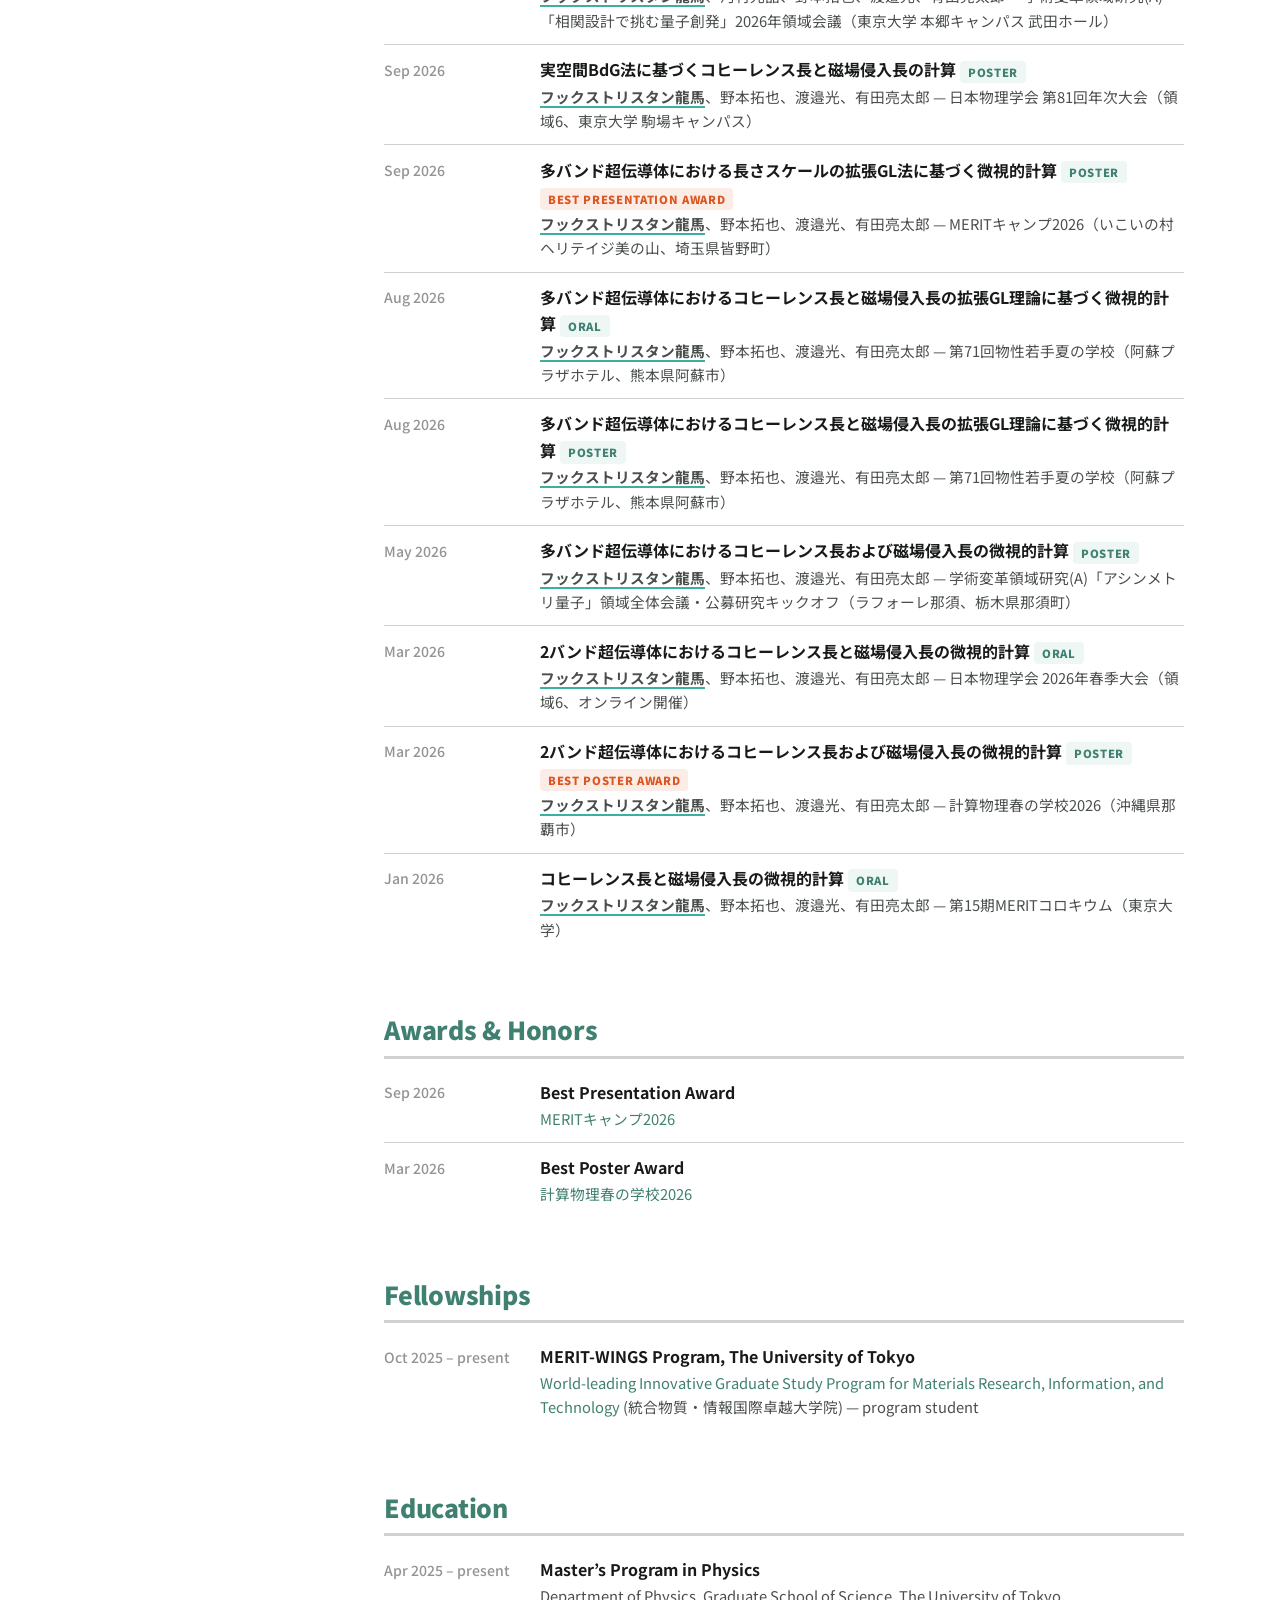
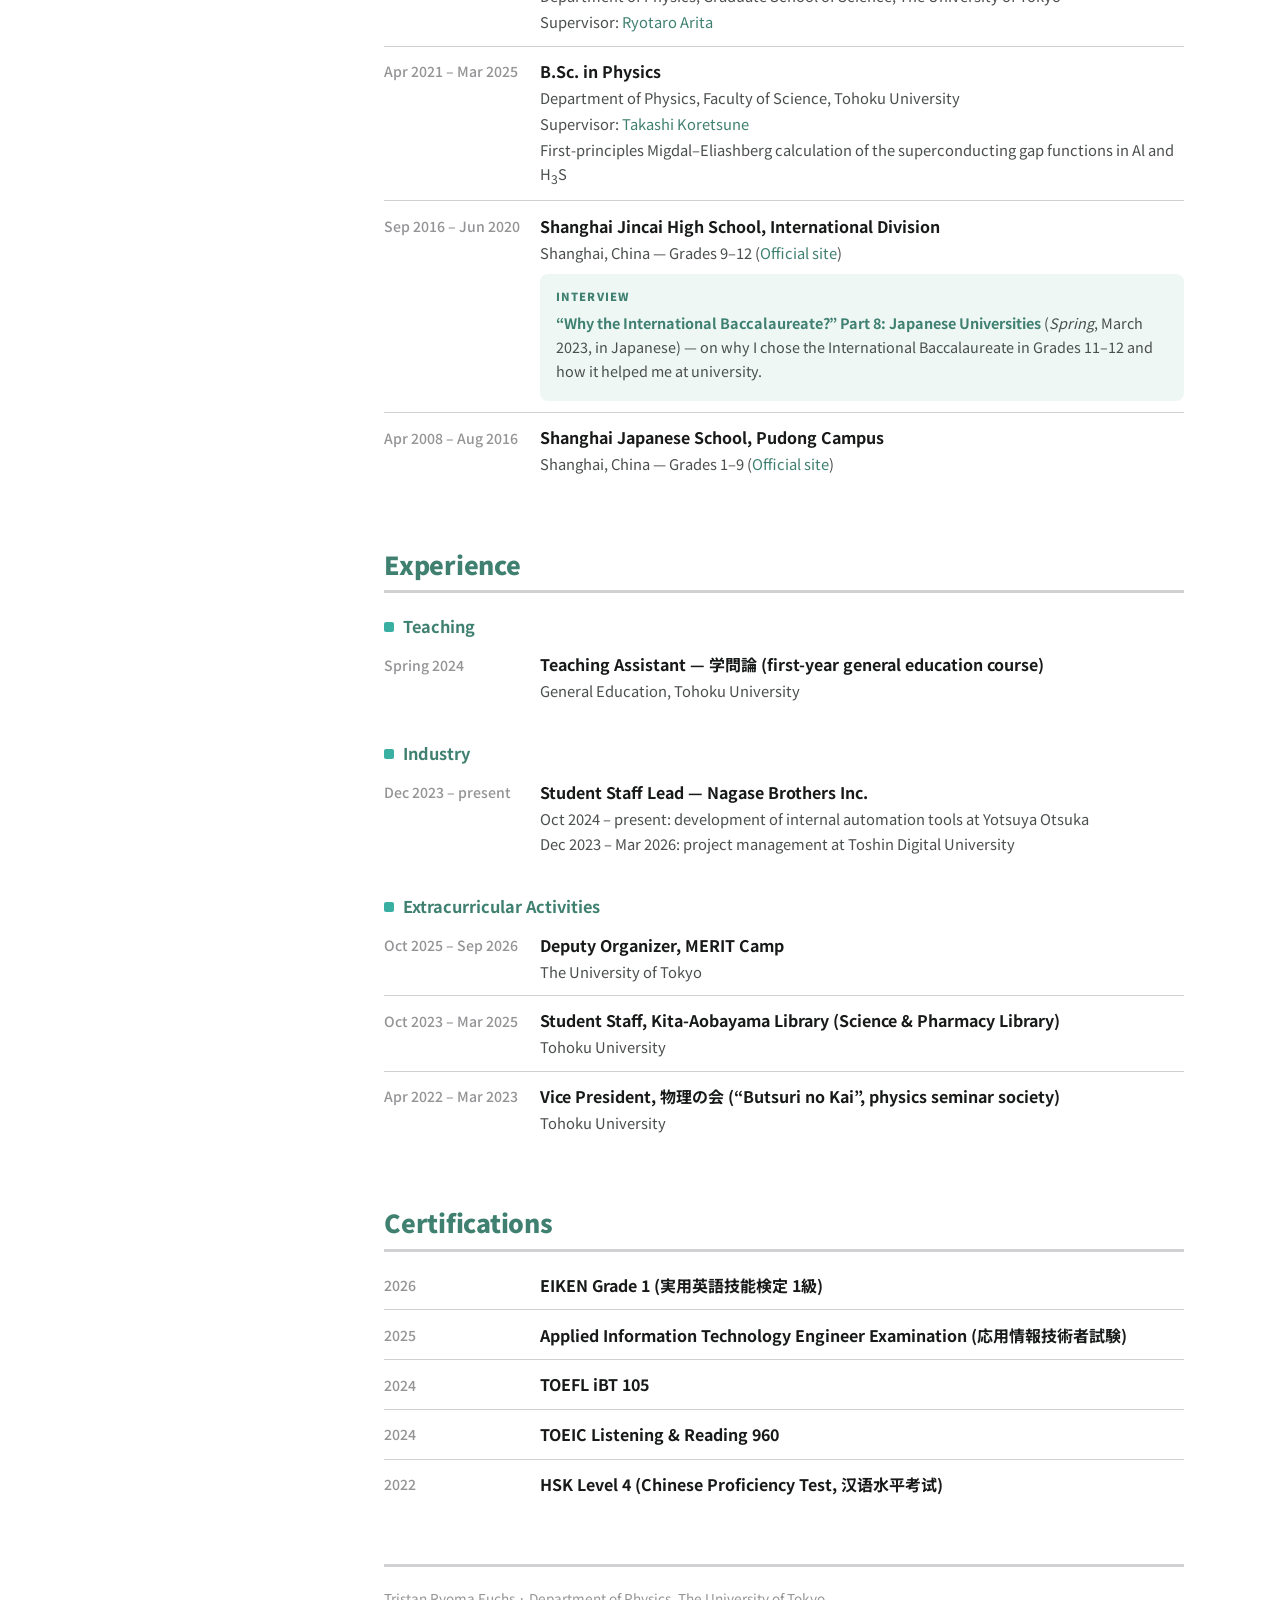
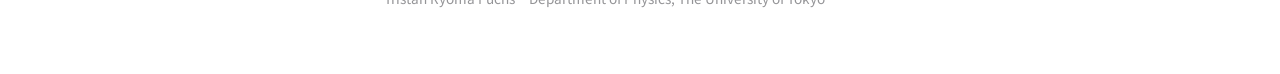
==== commit 6fe87f7e: "Reword the undergraduate thesis title to avoid a repeated "of"" ====
--- a/index.html
+++ b/index.html
@@ -44,7 +44,7 @@
 <link rel="preload" href="assets/fonts/NotoSansJP-subset.woff2?v=20261110" as="font" type="font/woff2" crossorigin>
 <link rel="preload" href="assets/fonts/NotoSansSC-subset.woff2?v=20261110" as="font" type="font/woff2" crossorigin>
 <link rel="preload" href="assets/profile.jpg" as="image">
-<link rel="stylesheet" href="style.css?v=20261110b">
+<link rel="stylesheet" href="style.css?v=20261110c">
 </head>
 
 <body>
@@ -59,7 +59,7 @@
 </button>
 
 <noscript><p style="padding:1rem;font-family:sans-serif">This page needs JavaScript to display its content. / このページの表示には JavaScript が必要です。</p></noscript>
-<script src="content.js?v=20261110b"></script>
-<script src="app.js?v=20261110b"></script>
+<script src="content.js?v=20261110c"></script>
+<script src="app.js?v=20261110c"></script>
 </body>
 </html>
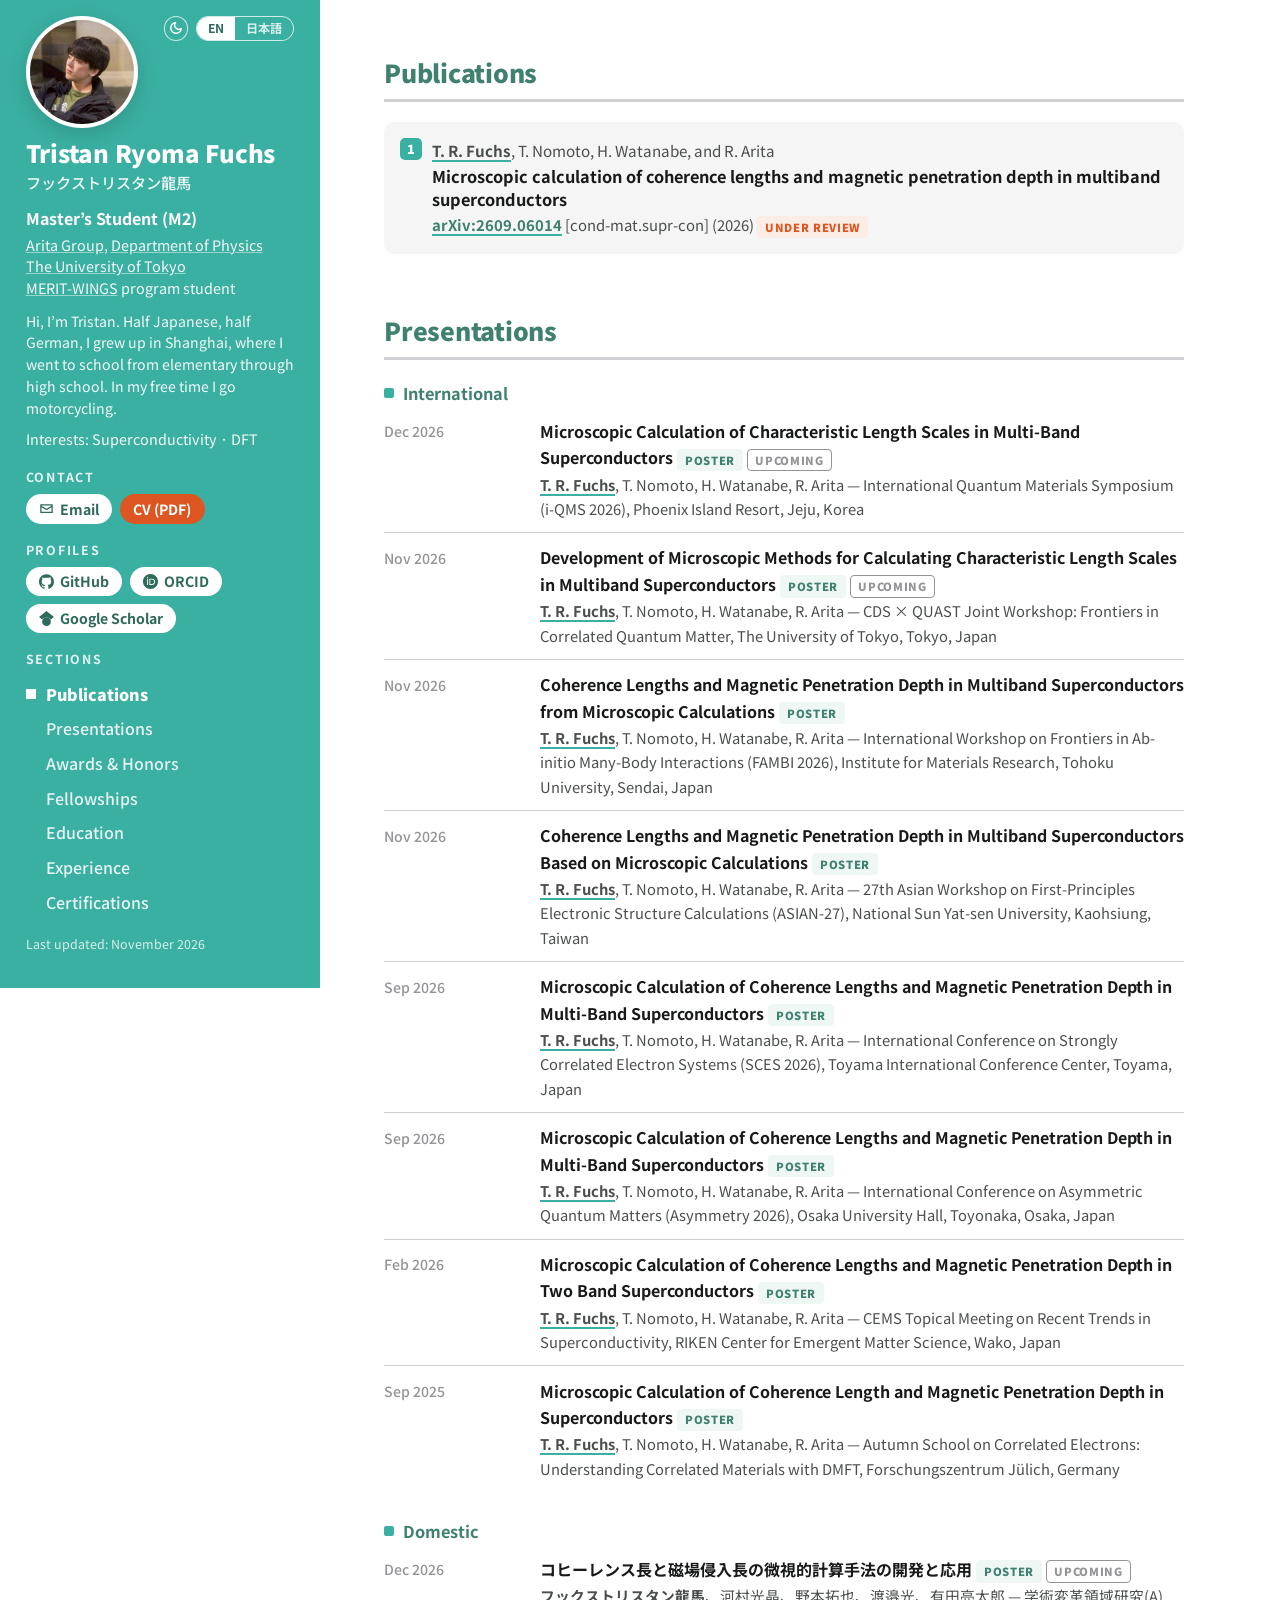
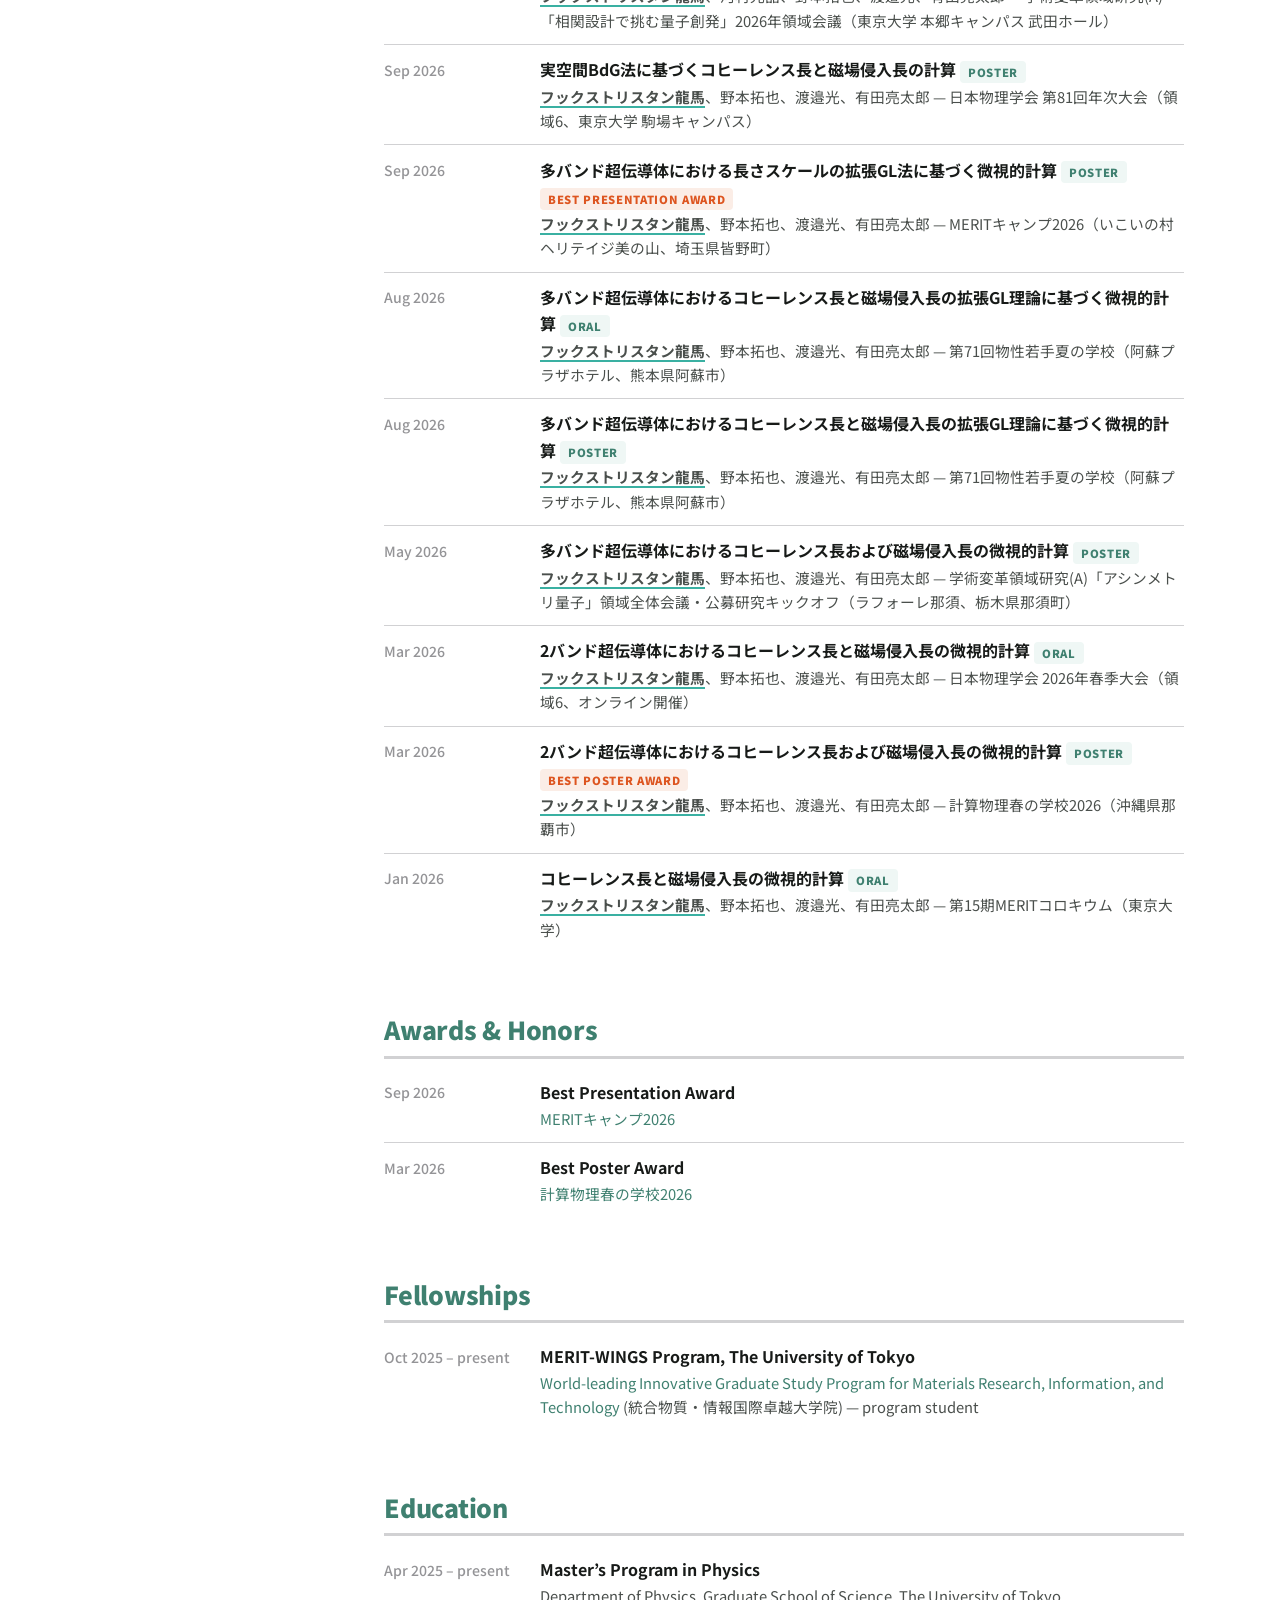
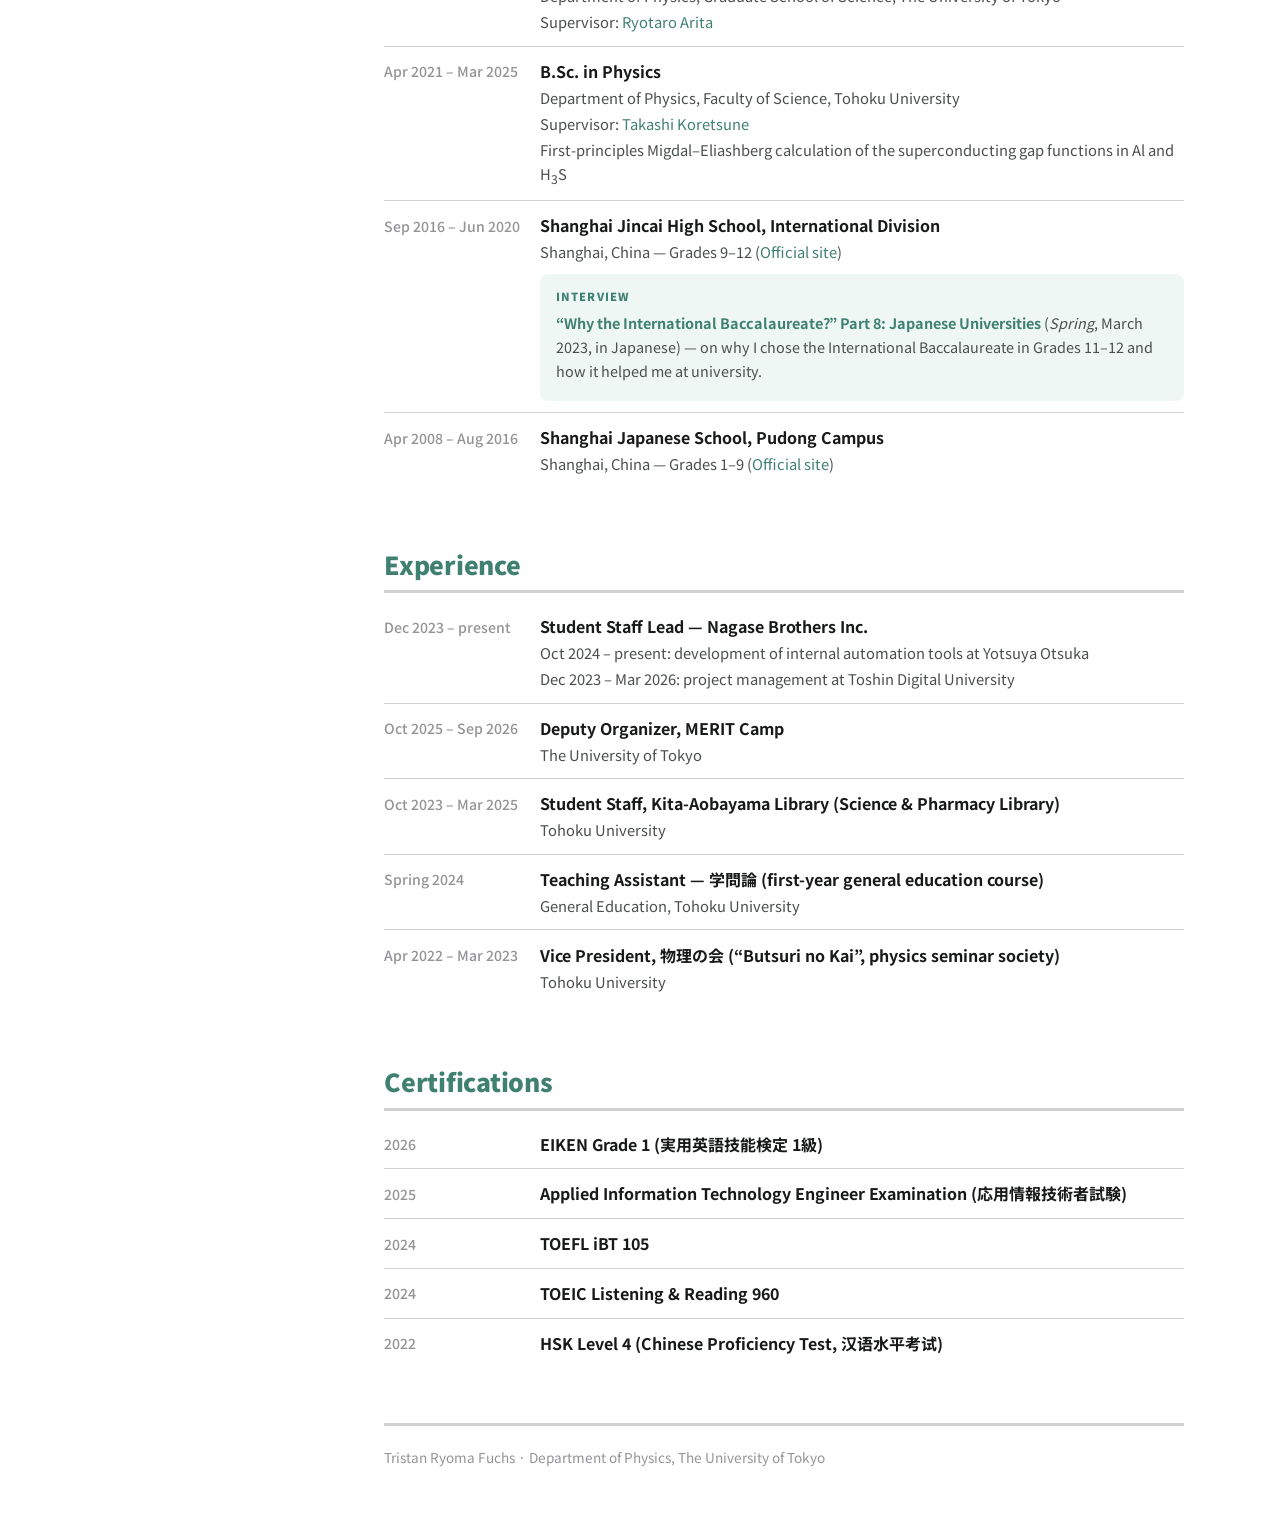
==== commit 580f8f7d: "Merge the experience groups into one list and simplify the CVs" ====
--- a/index.html
+++ b/index.html
@@ -44,7 +44,7 @@
 <link rel="preload" href="assets/fonts/NotoSansJP-subset.woff2?v=20261110" as="font" type="font/woff2" crossorigin>
 <link rel="preload" href="assets/fonts/NotoSansSC-subset.woff2?v=20261110" as="font" type="font/woff2" crossorigin>
 <link rel="preload" href="assets/profile.jpg" as="image">
-<link rel="stylesheet" href="style.css?v=20261110c">
+<link rel="stylesheet" href="style.css?v=20261111b">
 </head>
 
 <body>
@@ -59,7 +59,7 @@
 </button>
 
 <noscript><p style="padding:1rem;font-family:sans-serif">This page needs JavaScript to display its content. / このページの表示には JavaScript が必要です。</p></noscript>
-<script src="content.js?v=20261110c"></script>
-<script src="app.js?v=20261110c"></script>
+<script src="content.js?v=20261111b"></script>
+<script src="app.js?v=20261111b"></script>
 </body>
 </html>
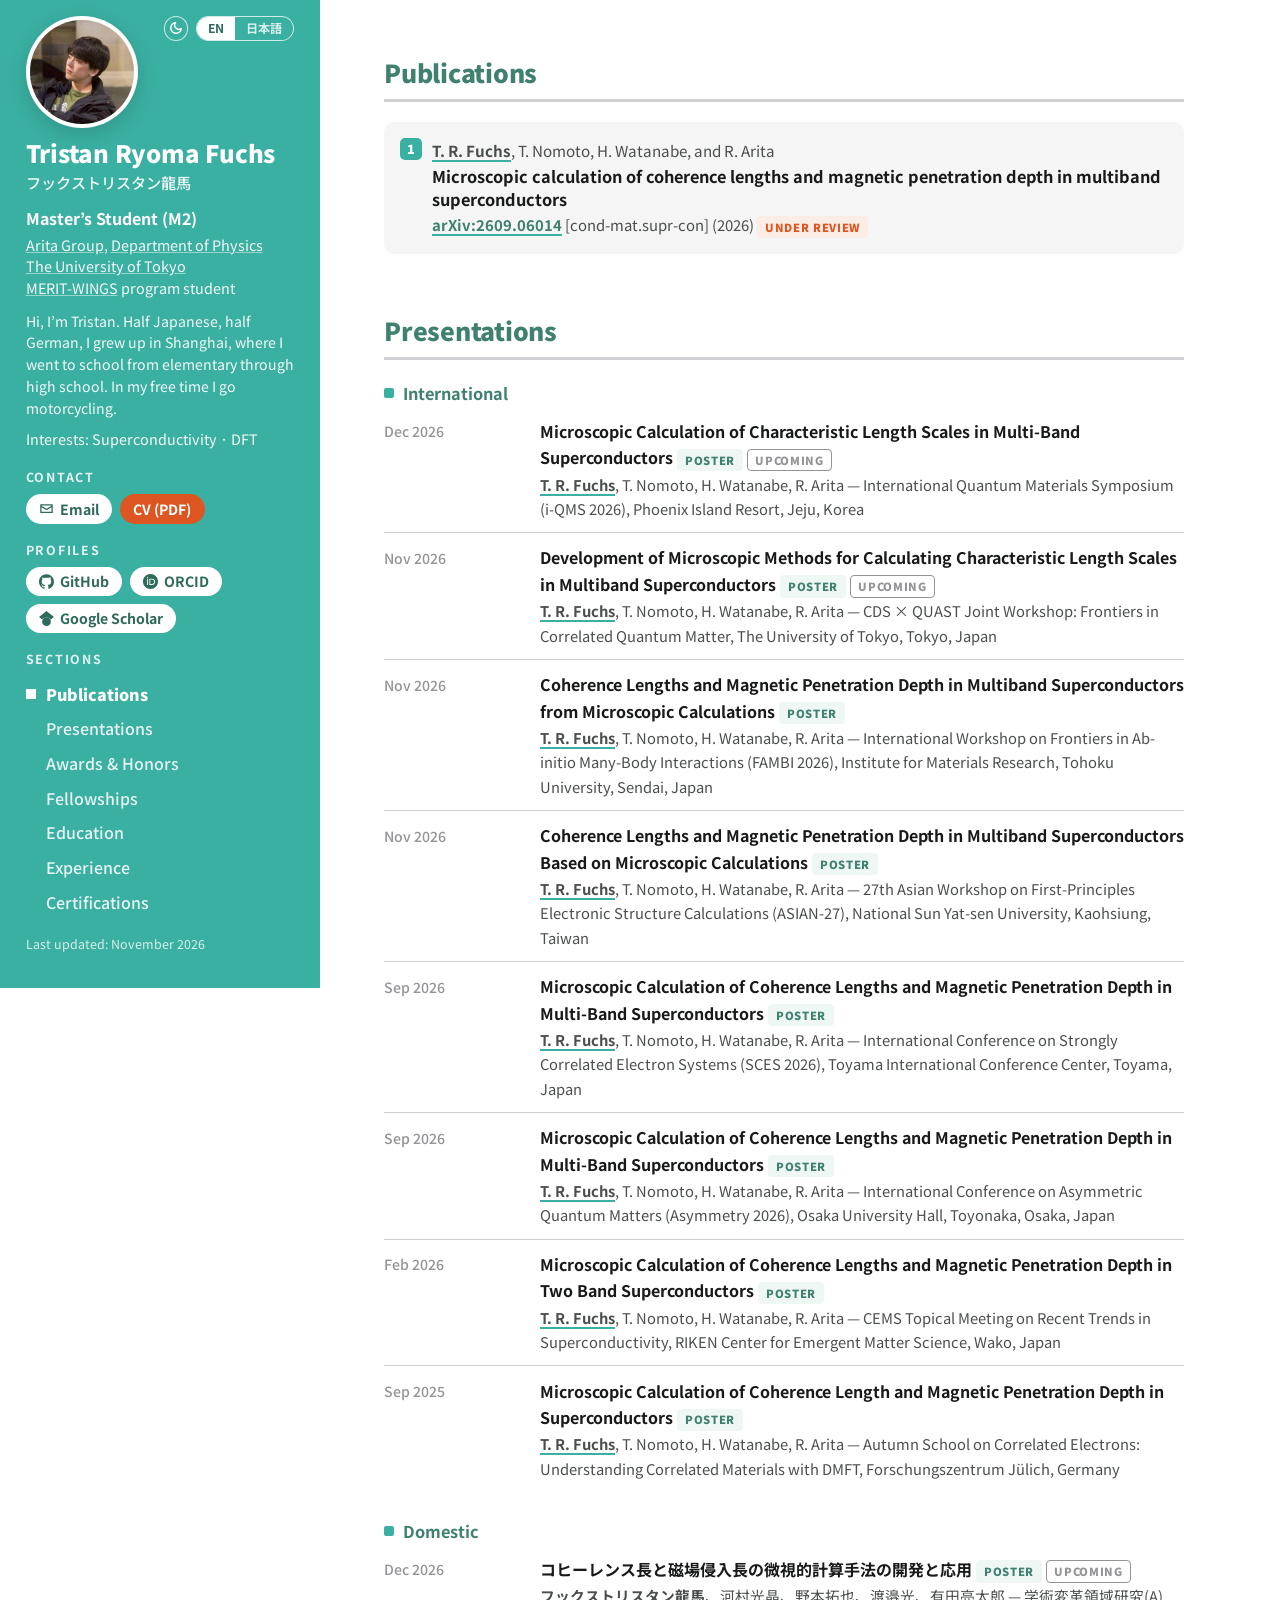
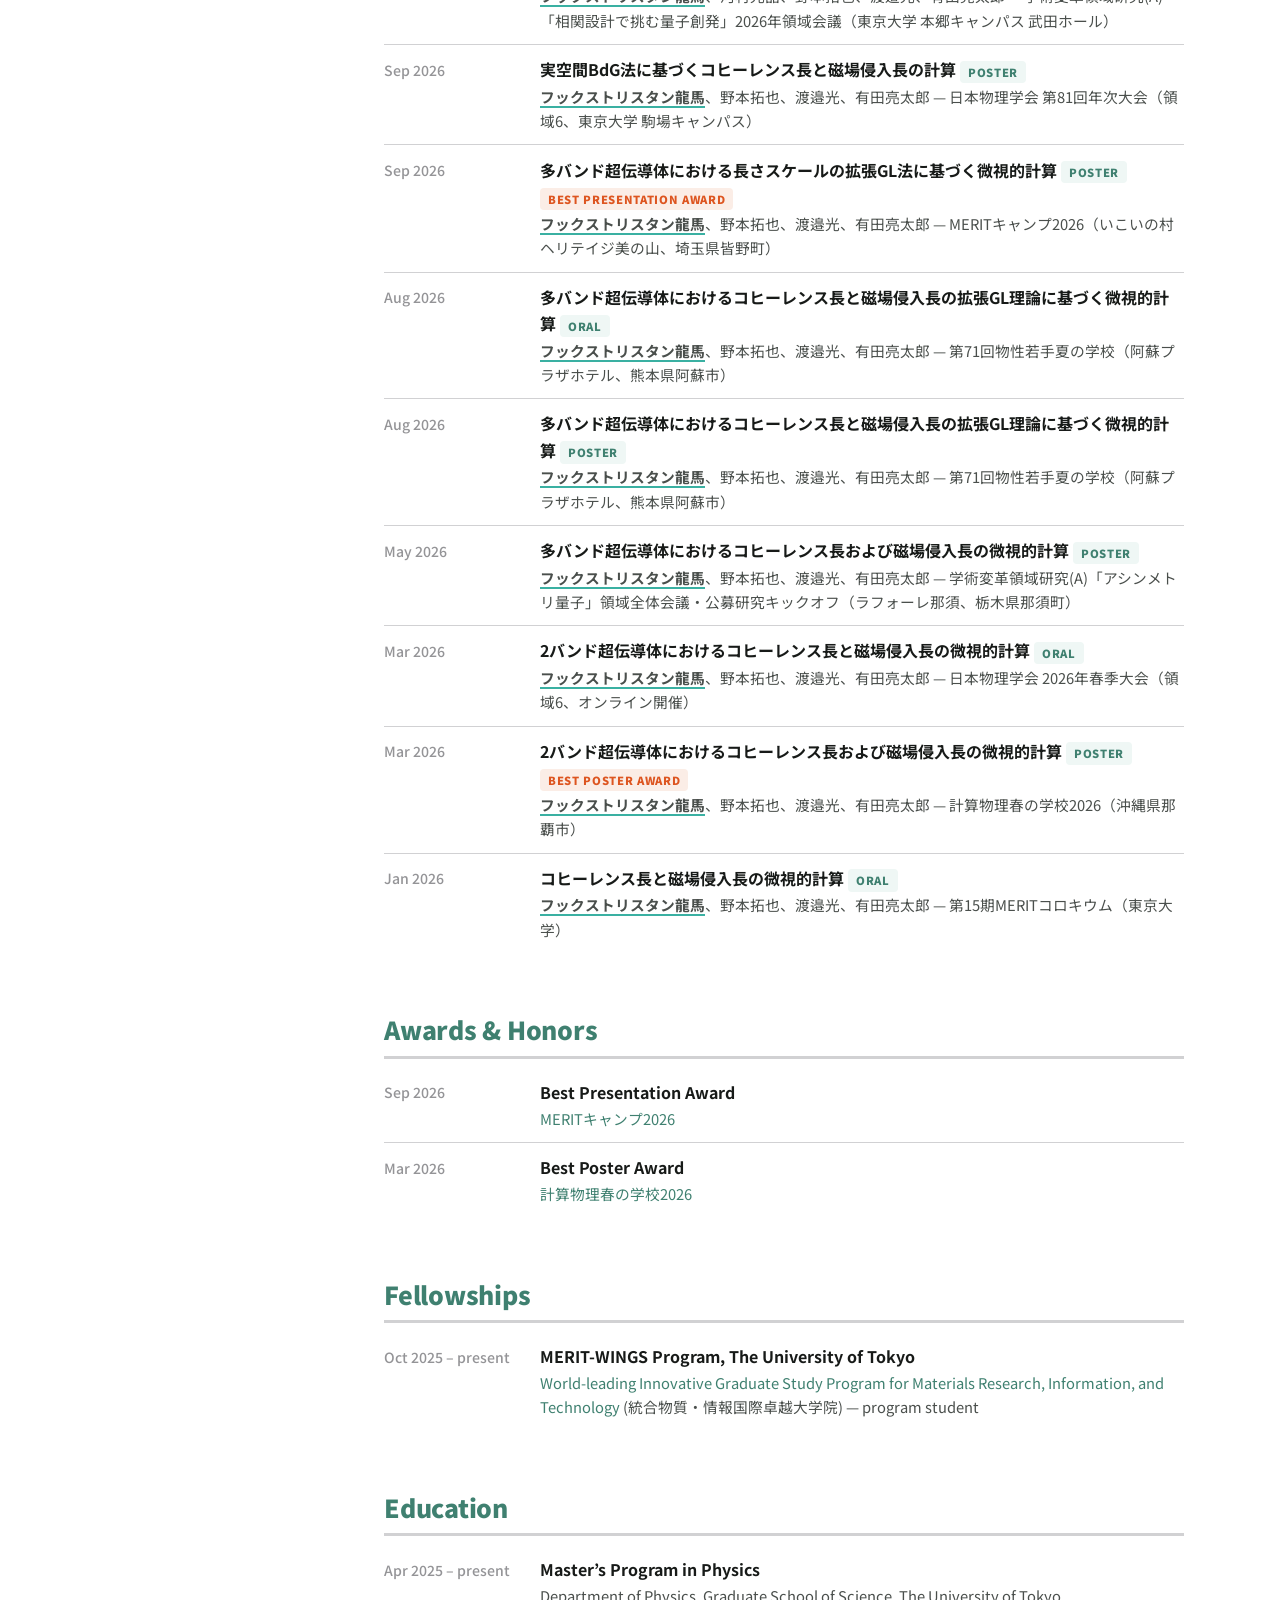
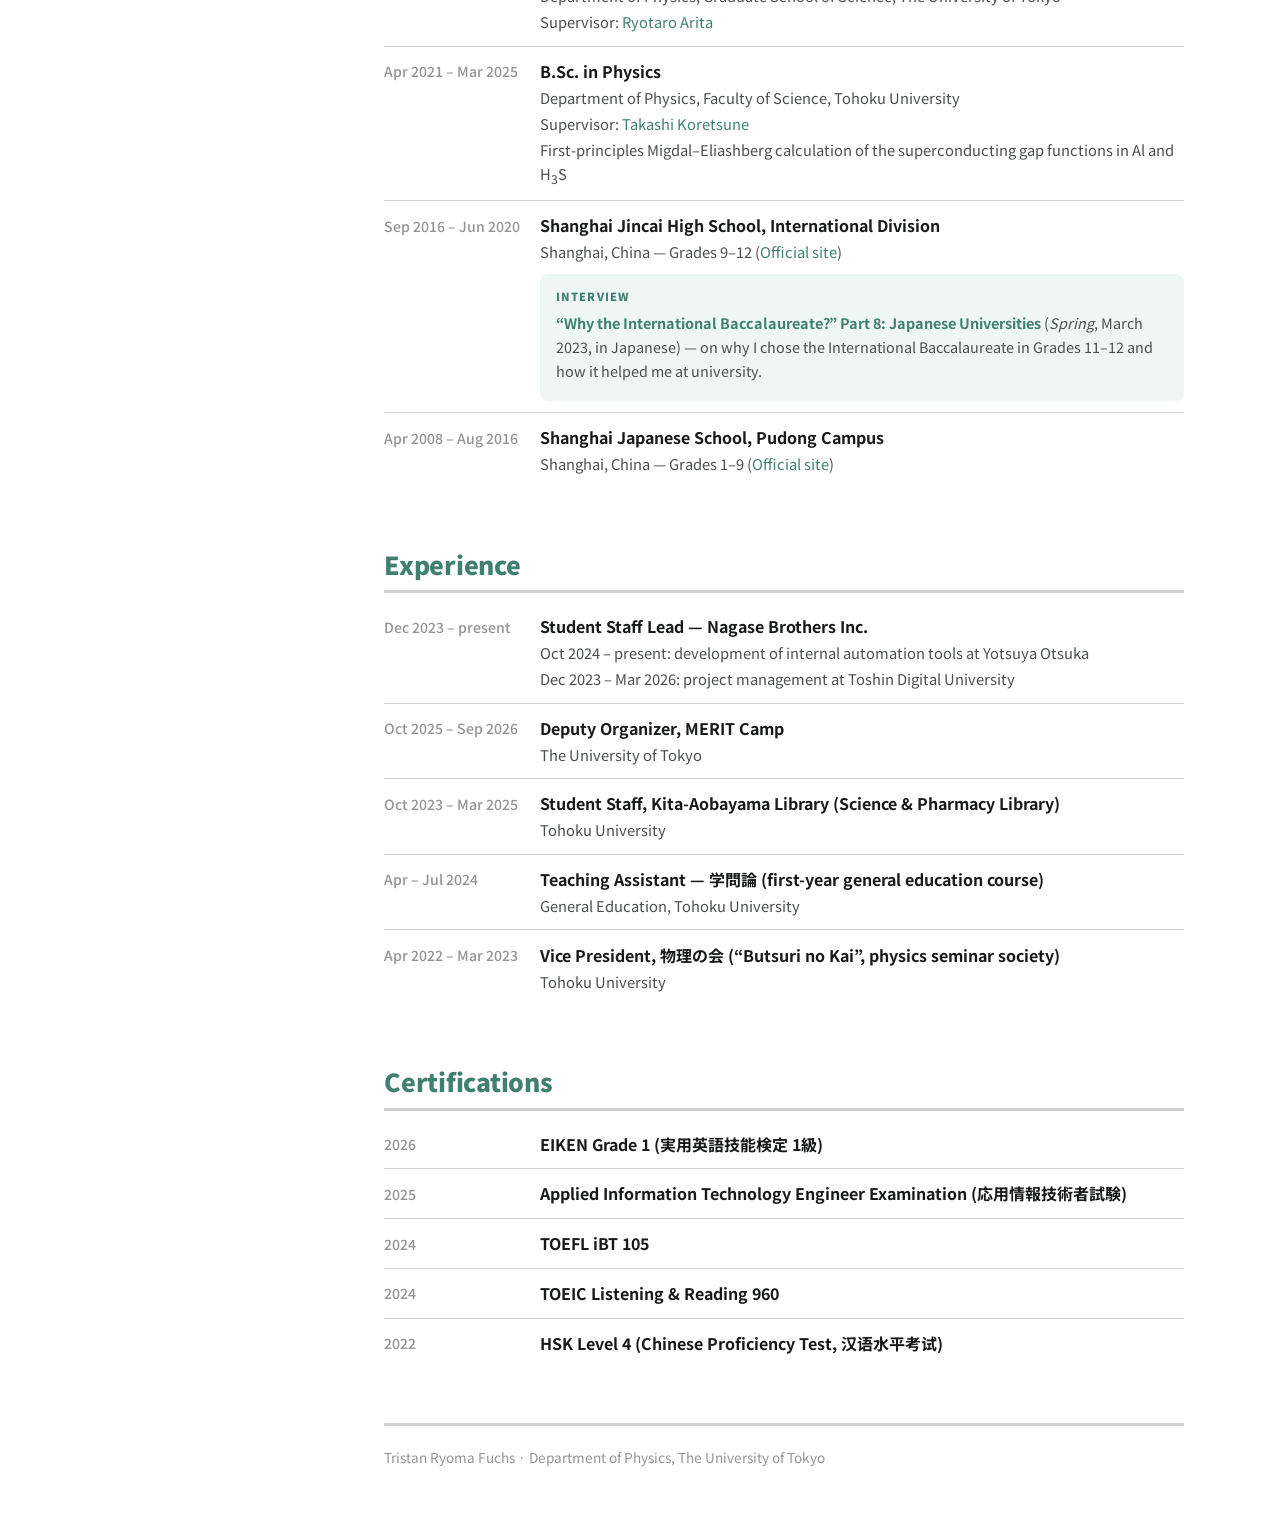
==== commit 9ab31c84: "Rename the Japanese experience section and give the teaching assistant period in months" ====
--- a/index.html
+++ b/index.html
@@ -44,7 +44,7 @@
 <link rel="preload" href="assets/fonts/NotoSansJP-subset.woff2?v=20261110" as="font" type="font/woff2" crossorigin>
 <link rel="preload" href="assets/fonts/NotoSansSC-subset.woff2?v=20261110" as="font" type="font/woff2" crossorigin>
 <link rel="preload" href="assets/profile.jpg" as="image">
-<link rel="stylesheet" href="style.css?v=20261111b">
+<link rel="stylesheet" href="style.css?v=20261111c">
 </head>
 
 <body>
@@ -59,7 +59,7 @@
 </button>
 
 <noscript><p style="padding:1rem;font-family:sans-serif">This page needs JavaScript to display its content. / このページの表示には JavaScript が必要です。</p></noscript>
-<script src="content.js?v=20261111b"></script>
-<script src="app.js?v=20261111b"></script>
+<script src="content.js?v=20261111c"></script>
+<script src="app.js?v=20261111c"></script>
 </body>
 </html>
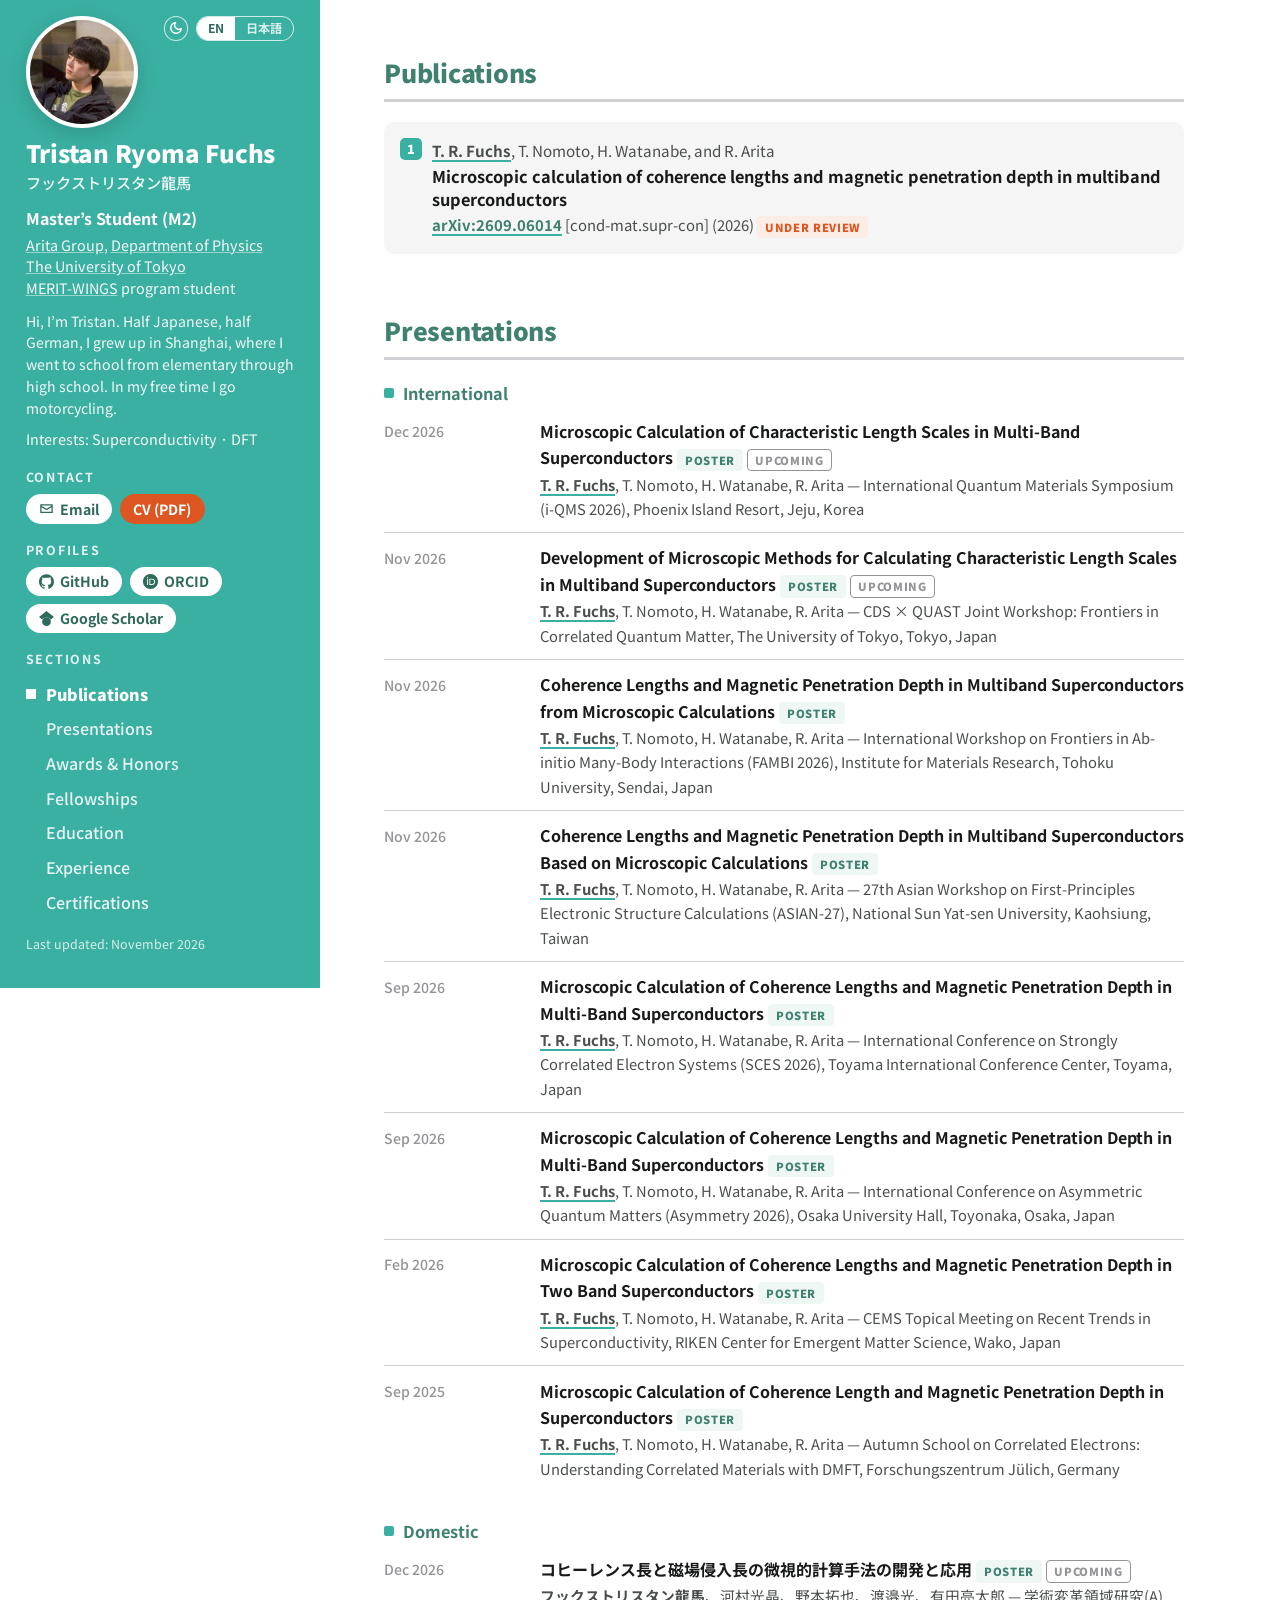
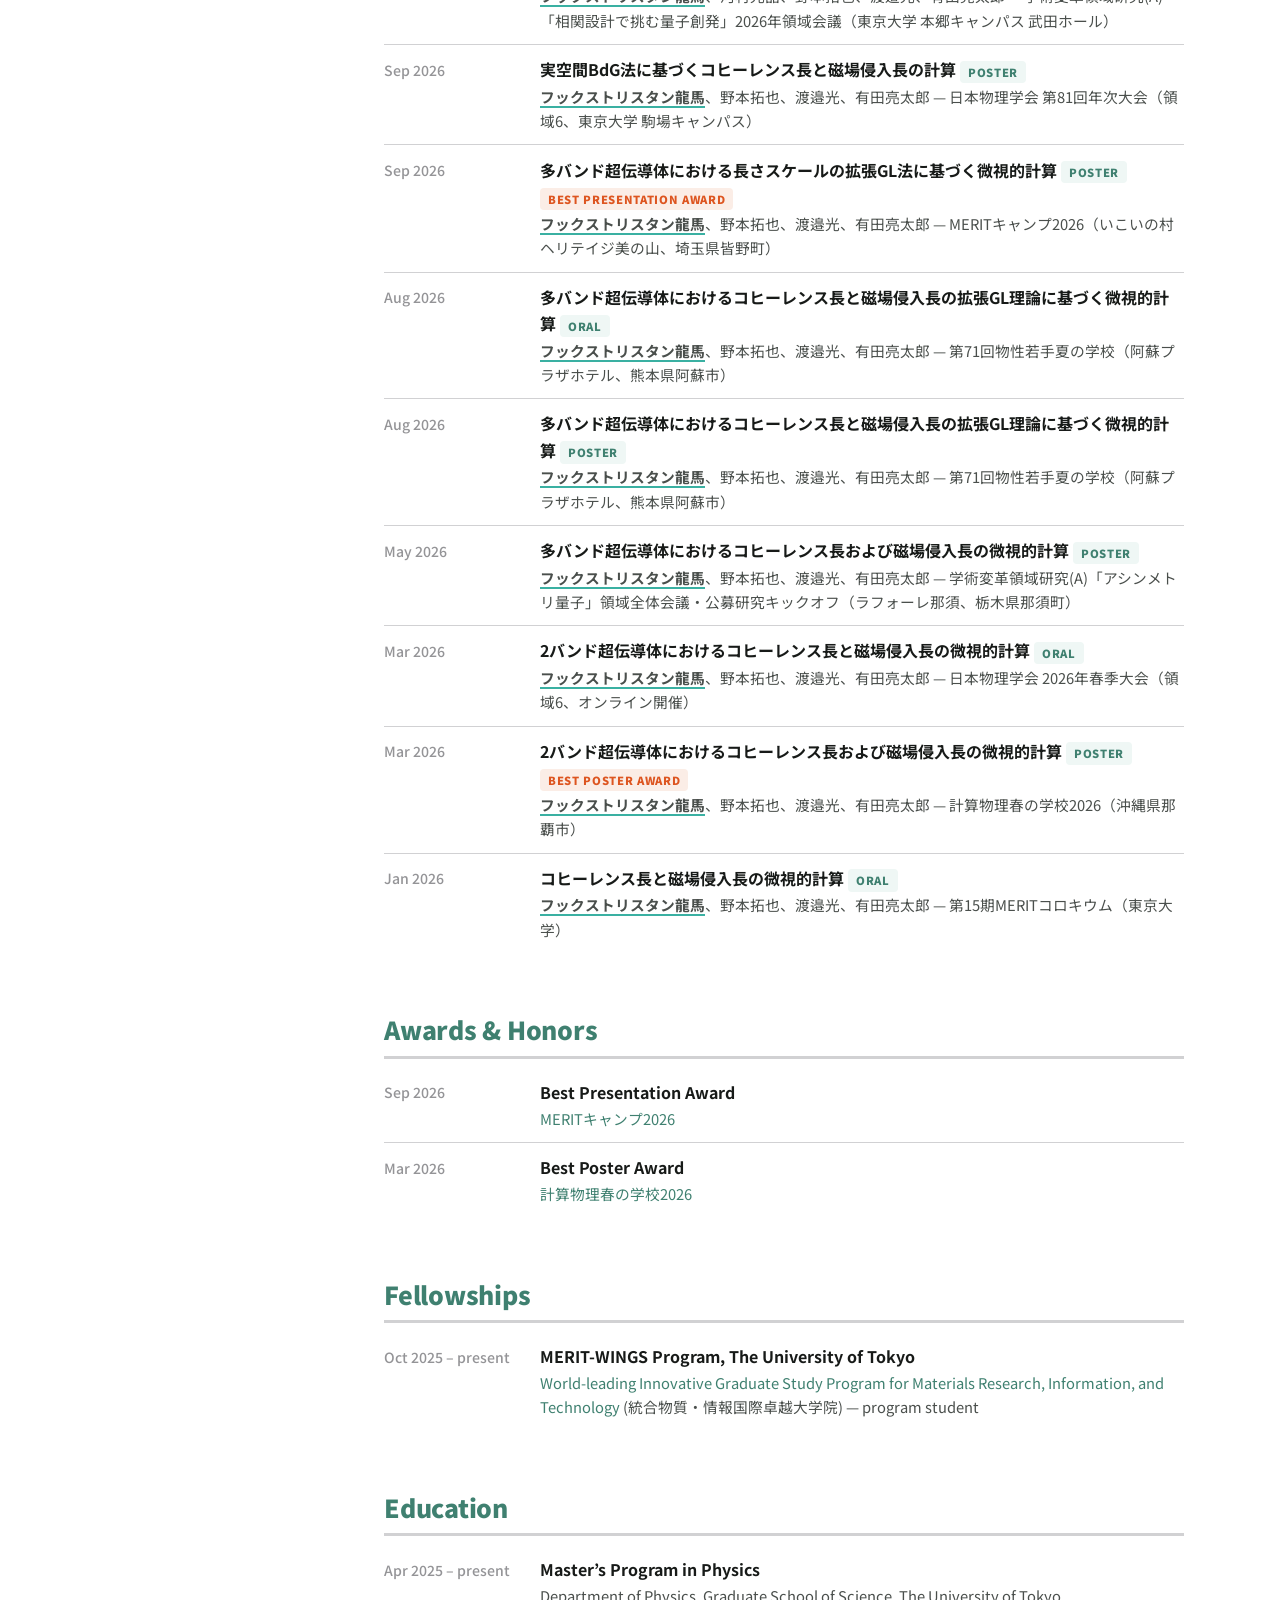
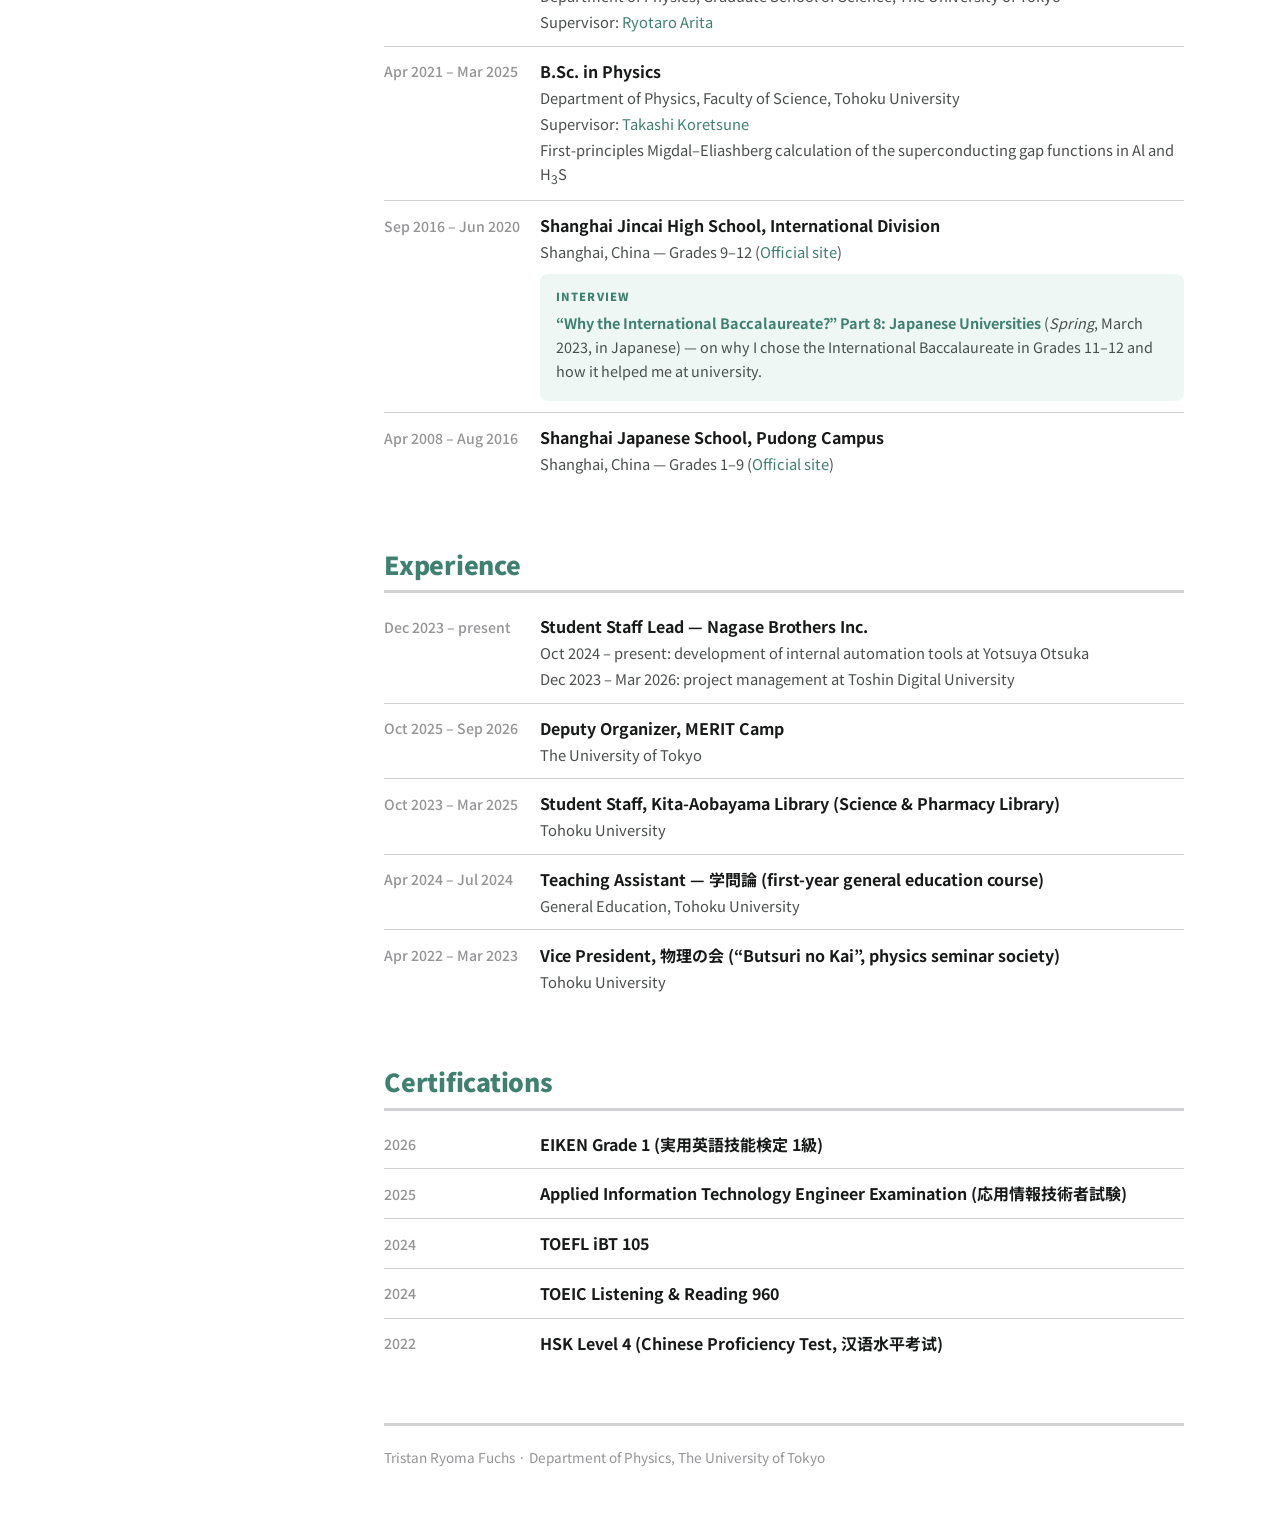
==== commit bd1657de: "Set the CVs in 10pt on a quarter-line spacing scale with a narrower date column for presentations" ====
--- a/index.html
+++ b/index.html
@@ -44,7 +44,7 @@
 <link rel="preload" href="assets/fonts/NotoSansJP-subset.woff2?v=20261110" as="font" type="font/woff2" crossorigin>
 <link rel="preload" href="assets/fonts/NotoSansSC-subset.woff2?v=20261110" as="font" type="font/woff2" crossorigin>
 <link rel="preload" href="assets/profile.jpg" as="image">
-<link rel="stylesheet" href="style.css?v=20261111c">
+<link rel="stylesheet" href="style.css?v=20261111d">
 </head>
 
 <body>
@@ -59,7 +59,7 @@
 </button>
 
 <noscript><p style="padding:1rem;font-family:sans-serif">This page needs JavaScript to display its content. / このページの表示には JavaScript が必要です。</p></noscript>
-<script src="content.js?v=20261111c"></script>
-<script src="app.js?v=20261111c"></script>
+<script src="content.js?v=20261111d"></script>
+<script src="app.js?v=20261111d"></script>
 </body>
 </html>
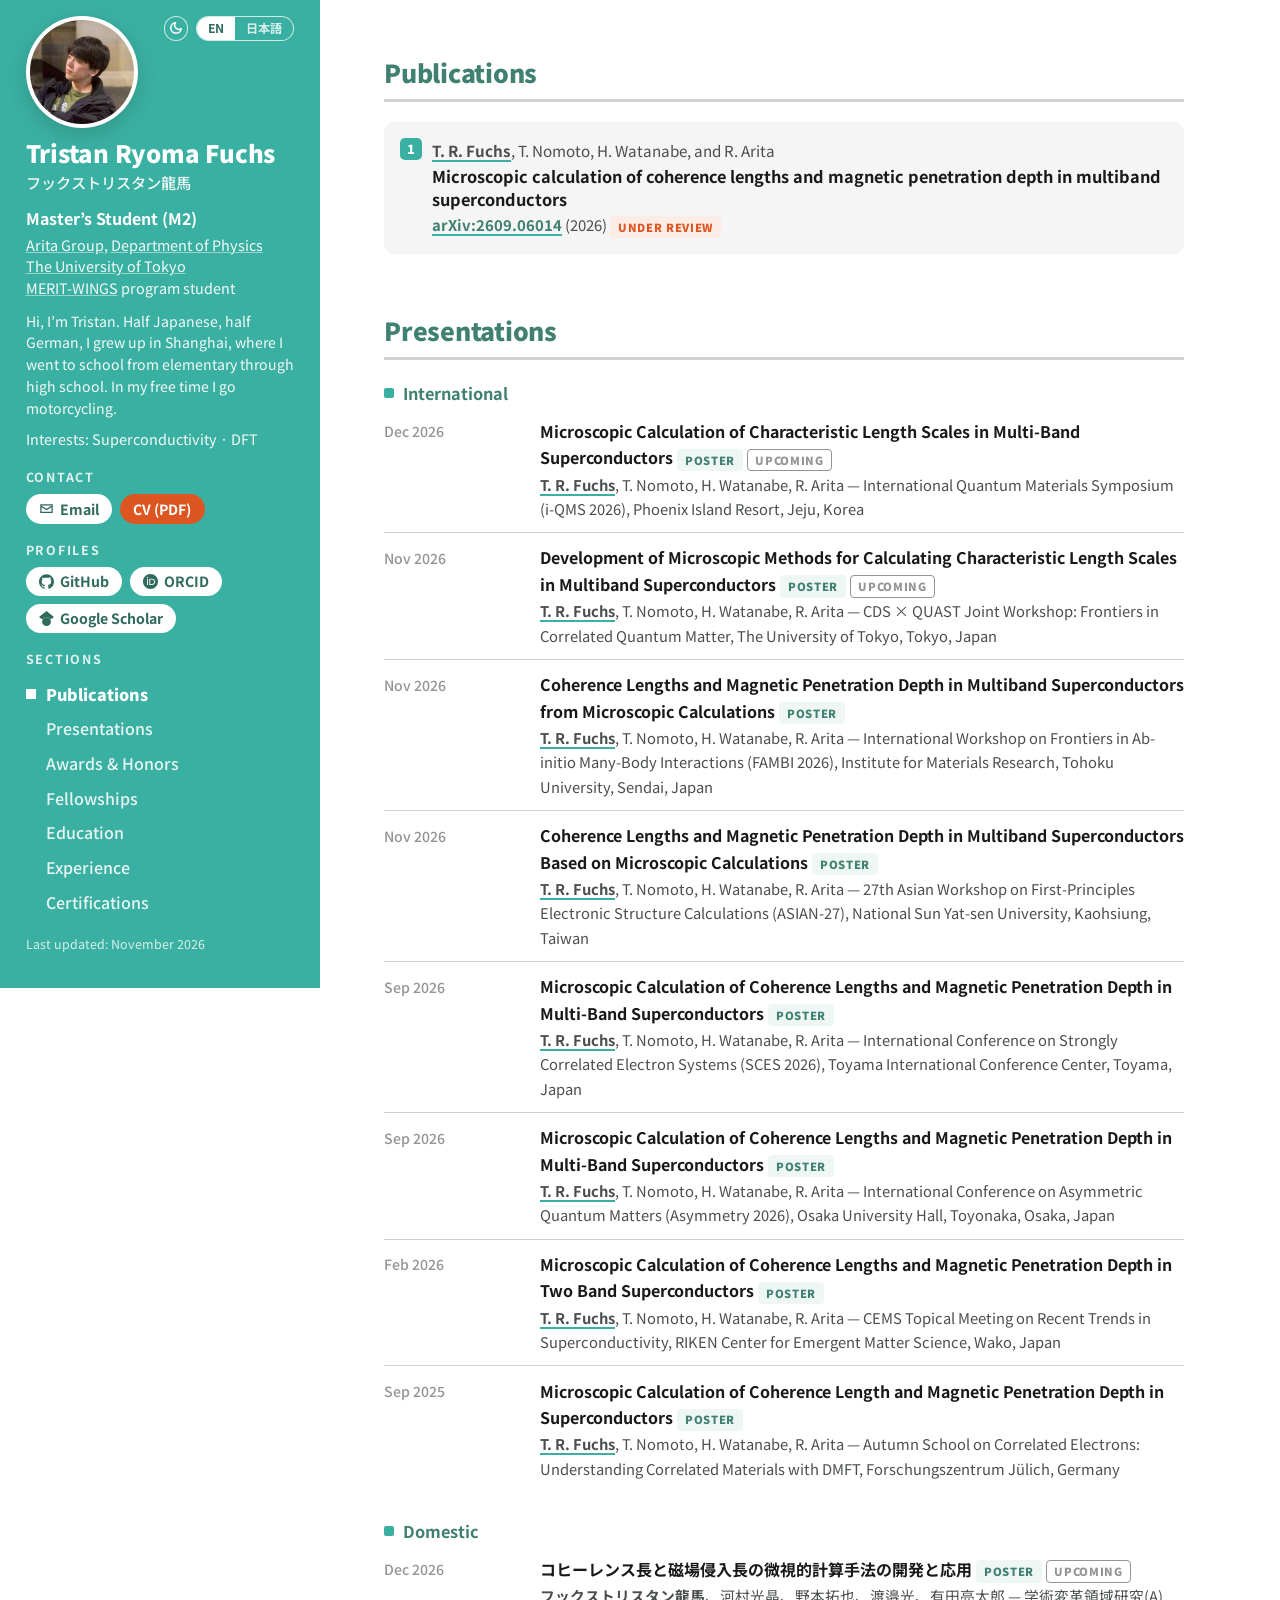
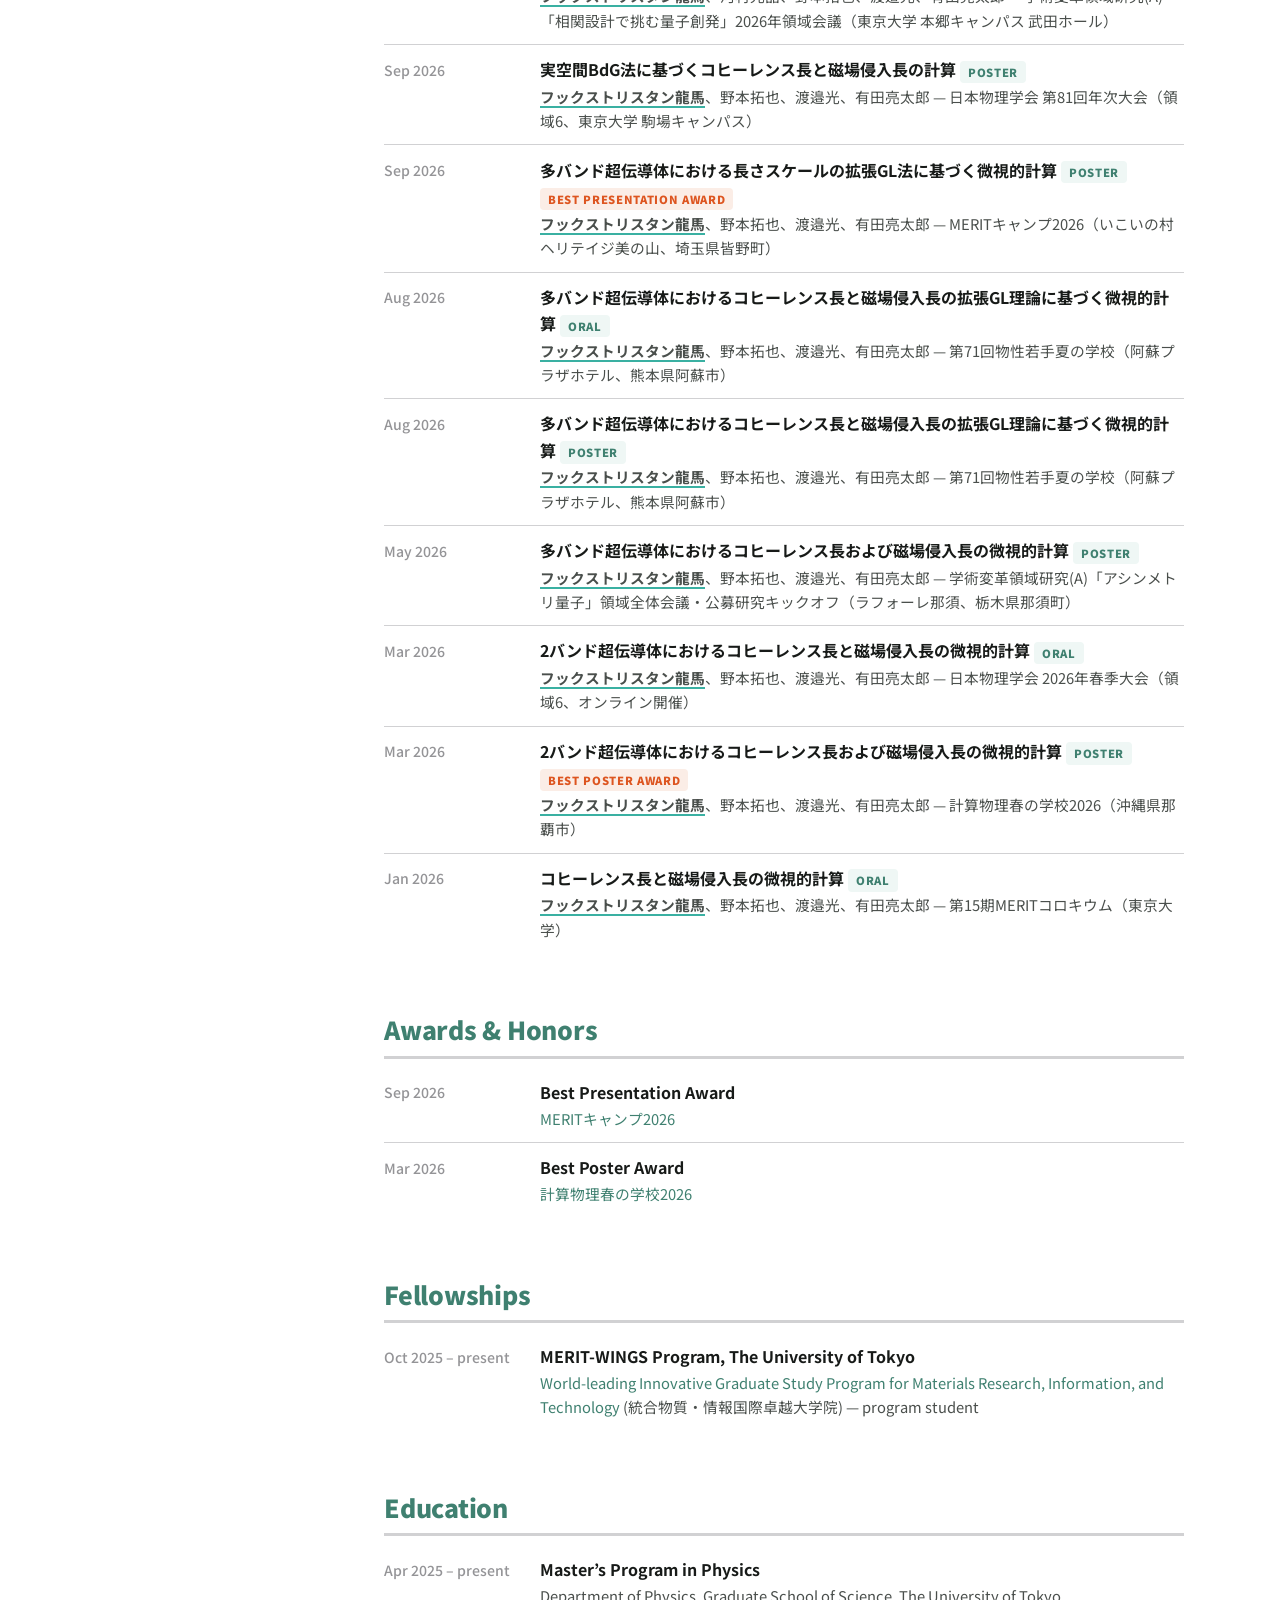
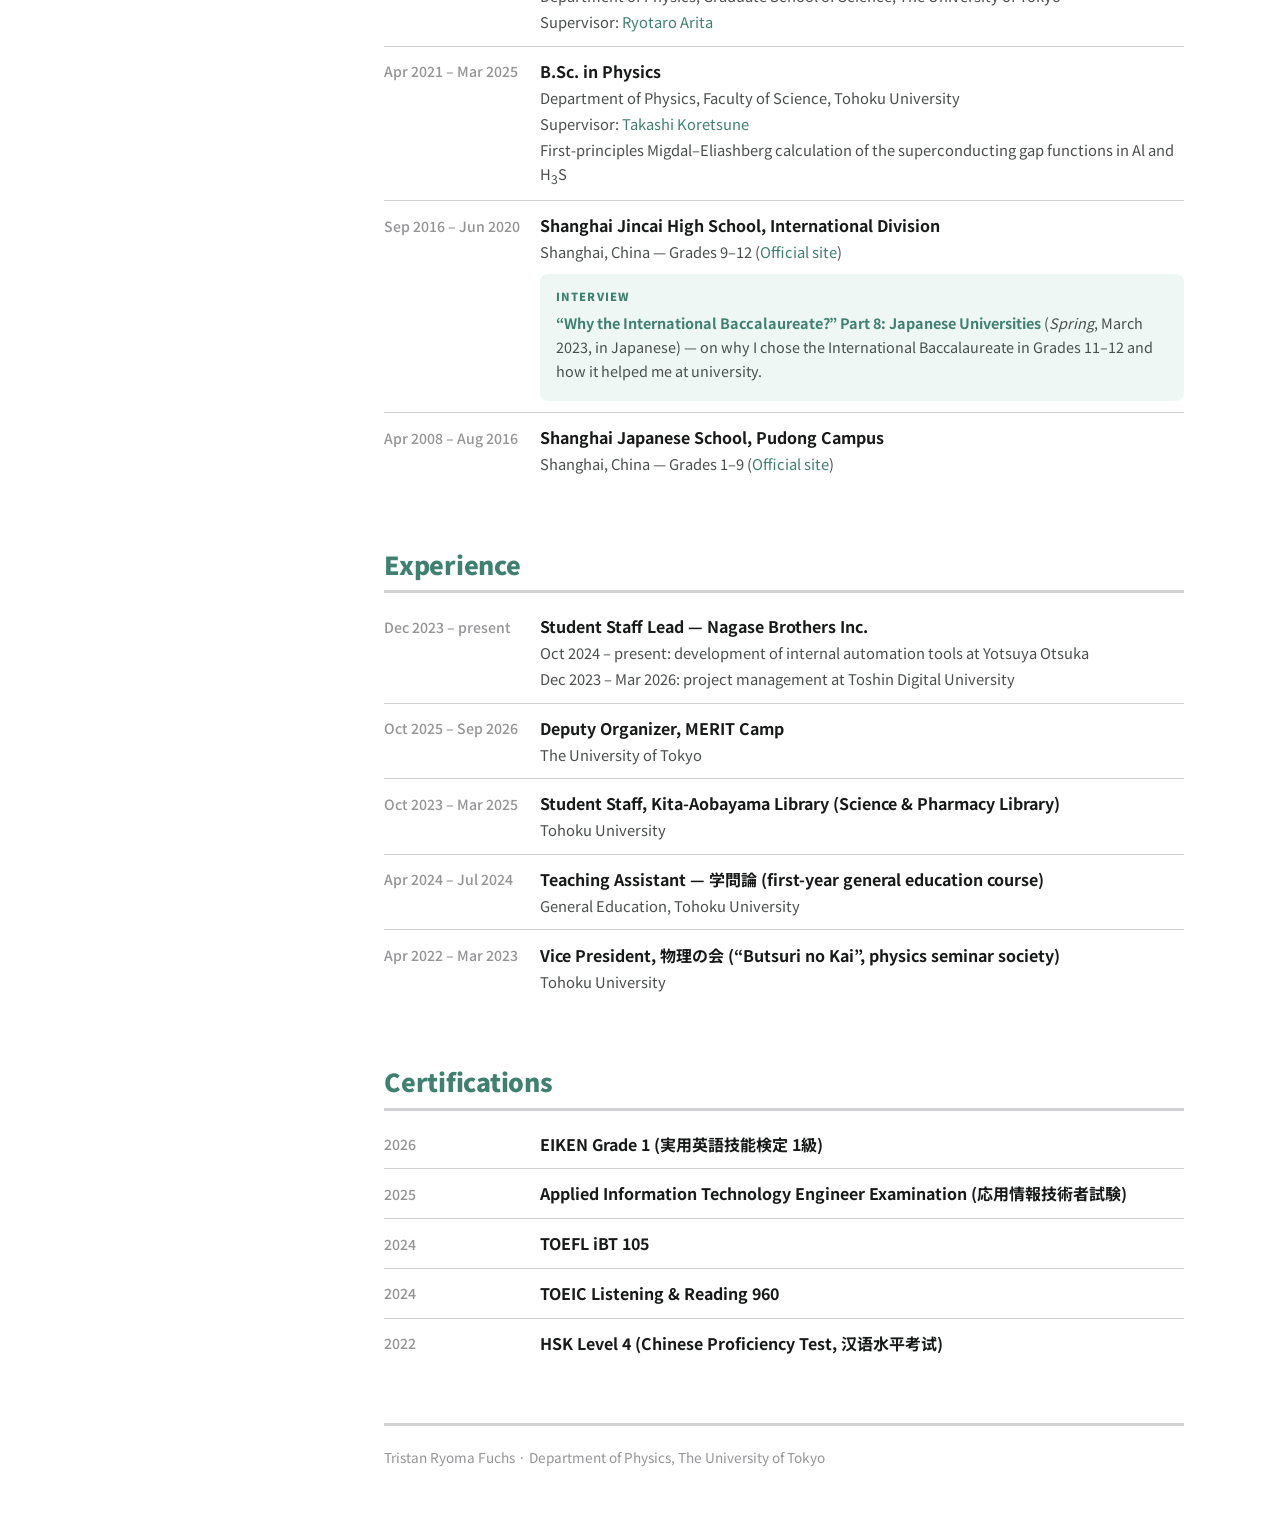
==== commit 91c86c80: "Drop the arXiv category from the publication on the site and both CVs" ====
--- a/index.html
+++ b/index.html
@@ -44,7 +44,7 @@
 <link rel="preload" href="assets/fonts/NotoSansJP-subset.woff2?v=20261110" as="font" type="font/woff2" crossorigin>
 <link rel="preload" href="assets/fonts/NotoSansSC-subset.woff2?v=20261110" as="font" type="font/woff2" crossorigin>
 <link rel="preload" href="assets/profile.jpg" as="image">
-<link rel="stylesheet" href="style.css?v=20261111d">
+<link rel="stylesheet" href="style.css?v=20261111e">
 </head>
 
 <body>
@@ -59,7 +59,7 @@
 </button>
 
 <noscript><p style="padding:1rem;font-family:sans-serif">This page needs JavaScript to display its content. / このページの表示には JavaScript が必要です。</p></noscript>
-<script src="content.js?v=20261111d"></script>
-<script src="app.js?v=20261111d"></script>
+<script src="content.js?v=20261111e"></script>
+<script src="app.js?v=20261111e"></script>
 </body>
 </html>
